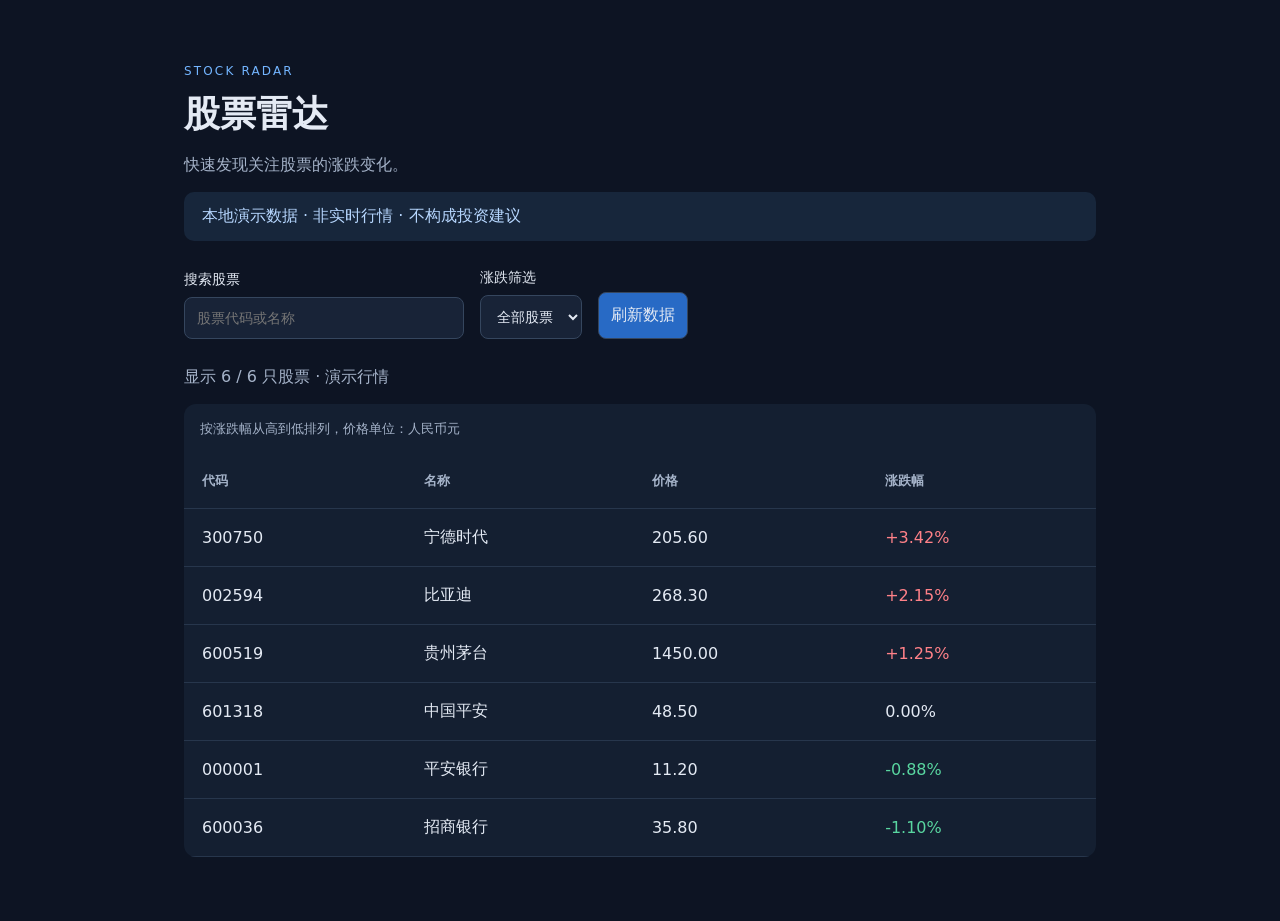
==== static/index.html @ 32c0e757 "Create static stock radar with GitHub Pages deployment" ====
<!doctype html>
<html lang="zh-CN"><head><meta charset="UTF-8"><meta name="viewport" content="width=device-width, initial-scale=1"><title>股票雷达</title><link rel="stylesheet" href="./style.css"><script src="./app.js" defer></script></head>
<body><main><header><p class="eyebrow">STOCK RADAR</p><h1>股票雷达</h1><p>快速发现关注股票的涨跌变化。</p></header>
<p class="notice">本地演示数据 · 非实时行情 · 不构成投资建议</p>
<section class="controls" aria-label="行情筛选"><label>搜索股票<input id="search" type="search" placeholder="股票代码或名称"></label><label>涨跌筛选<select id="direction"><option value="all">全部股票</option><option value="up">上涨</option><option value="down">下跌</option></select></label><button id="refresh" type="button">刷新数据</button></section>
<p id="status" role="status" aria-live="polite">正在加载…</p><div class="table-wrap"><table><caption>按涨跌幅从高到低排列，价格单位：人民币元</caption><thead><tr><th scope="col">代码</th><th scope="col">名称</th><th scope="col">价格</th><th scope="col">涨跌幅</th></tr></thead><tbody id="stocks"></tbody></table></div></main></body></html>
---- static/style.css ----
:root {font-family:system-ui,sans-serif;color:#e4eaf4;background:#0d1423}
* {box-sizing:border-box} body {margin:0} main {max-width:960px;margin:64px auto;padding:0 24px}
.eyebrow {color:#73b5ff;letter-spacing:.18em;font-size:12px} h1 {font-size:36px;margin:12px 0}
header p,#status,caption {color:#a5b3c9} .notice {padding:14px 18px;background:#17263b;border-radius:10px;color:#b7d7ff}
.controls {display:flex;gap:16px;align-items:end;margin:28px 0;flex-wrap:wrap} label {display:grid;gap:8px;font-size:14px}
input,select,button {font:inherit;padding:12px;border:1px solid #35465e;border-radius:8px;background:#182337;color:#e4eaf4}
input {width:280px;max-width:100%} button {background:#286ac5;cursor:pointer} button:disabled {opacity:.6;cursor:wait}
:focus-visible {outline:2px solid #73b5ff;outline-offset:3px} .table-wrap {overflow-x:auto;background:#141f31;border-radius:12px}
table {width:100%;border-collapse:collapse;white-space:nowrap} caption {text-align:left;padding:16px;font-size:13px}
th,td {text-align:left;padding:18px;border-bottom:1px solid #27364c} th {color:#a5b3c9;font-size:13px} td {font-variant-numeric:tabular-nums}
.up {color:#ff8188} .down {color:#59d6a0} @media(max-width:600px){main{margin:28px auto;padding:0 16px}th,td{padding:14px}}
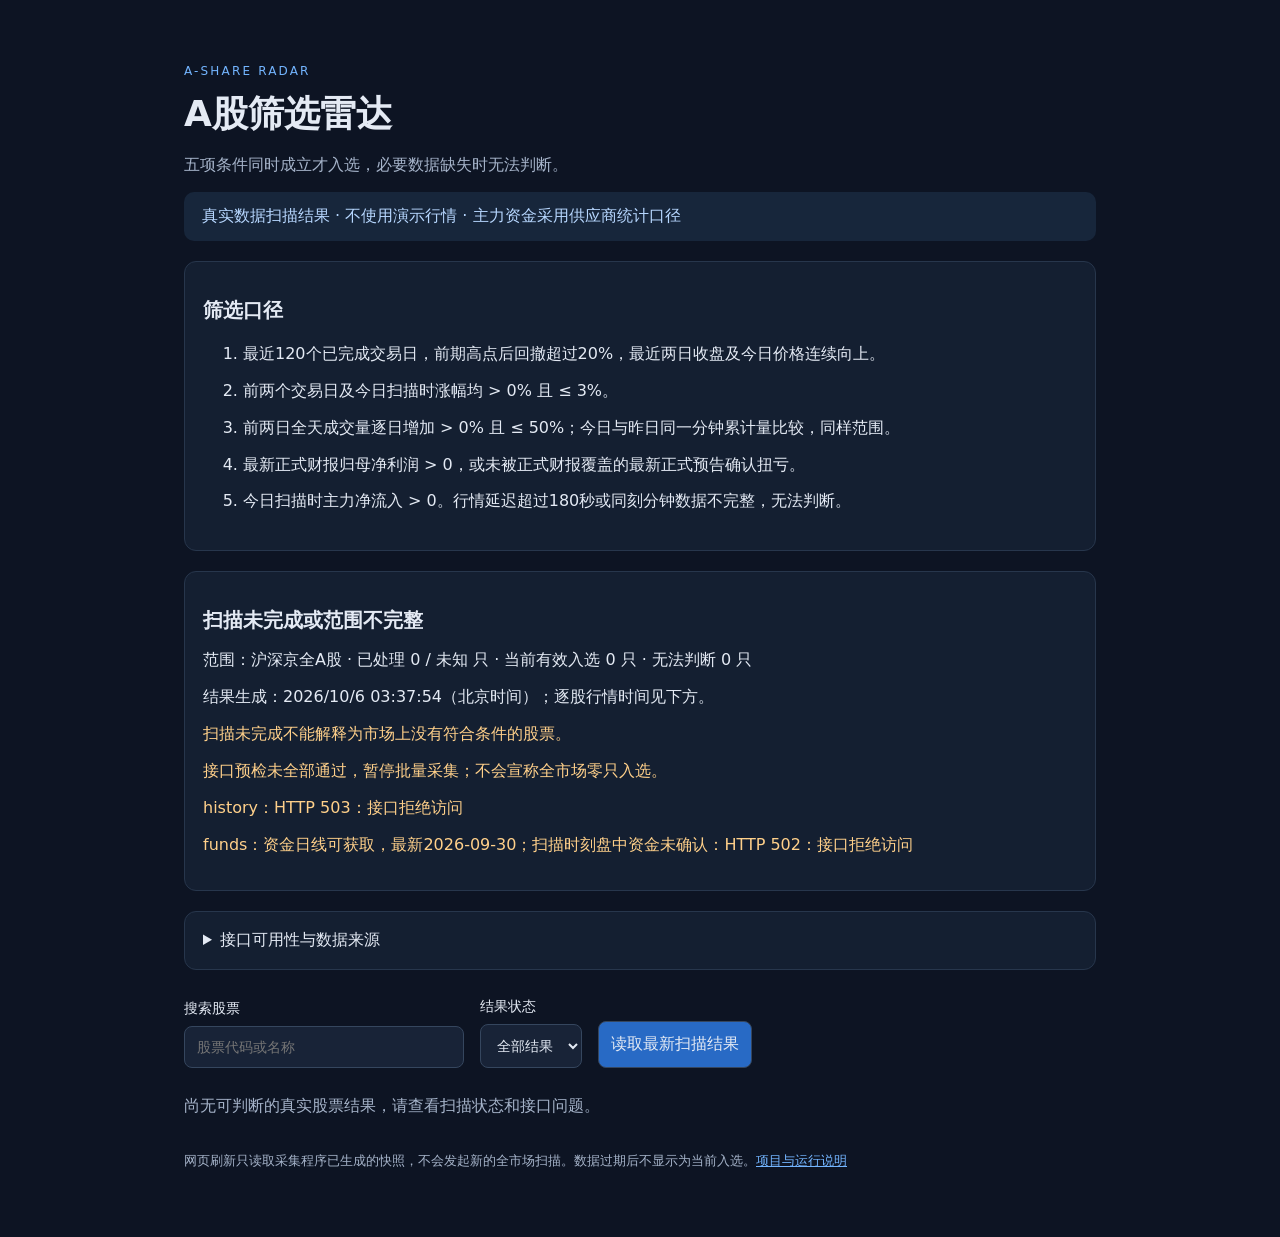
==== commit 59c076df: "Upgrade radar to strict real A-share screening with data diagnostics" ====
--- a/static/index.html
+++ b/static/index.html
@@ -1,6 +1,13 @@
 <!doctype html>
-<html lang="zh-CN"><head><meta charset="UTF-8"><meta name="viewport" content="width=device-width, initial-scale=1"><title>股票雷达</title><link rel="stylesheet" href="./style.css"><script src="./app.js" defer></script></head>
-<body><main><header><p class="eyebrow">STOCK RADAR</p><h1>股票雷达</h1><p>快速发现关注股票的涨跌变化。</p></header>
-<p class="notice">本地演示数据 · 非实时行情 · 不构成投资建议</p>
-<section class="controls" aria-label="行情筛选"><label>搜索股票<input id="search" type="search" placeholder="股票代码或名称"></label><label>涨跌筛选<select id="direction"><option value="all">全部股票</option><option value="up">上涨</option><option value="down">下跌</option></select></label><button id="refresh" type="button">刷新数据</button></section>
-<p id="status" role="status" aria-live="polite">正在加载…</p><div class="table-wrap"><table><caption>按涨跌幅从高到低排列，价格单位：人民币元</caption><thead><tr><th scope="col">代码</th><th scope="col">名称</th><th scope="col">价格</th><th scope="col">涨跌幅</th></tr></thead><tbody id="stocks"></tbody></table></div></main></body></html>
+<html lang="zh-CN"><head><meta charset="UTF-8"><meta name="viewport" content="width=device-width, initial-scale=1"><title>A股筛选雷达</title><link rel="stylesheet" href="./style.css"><script src="./app.js" defer></script></head>
+<body><main>
+<header><p class="eyebrow">A-SHARE RADAR</p><h1>A股筛选雷达</h1><p>五项条件同时成立才入选，必要数据缺失时无法判断。</p></header>
+<p class="notice">真实数据扫描结果 · 不使用演示行情 · 主力资金采用供应商统计口径</p>
+<section class="rules"><h2>筛选口径</h2><ol><li>最近120个已完成交易日，前期高点后回撤超过20%，最近两日收盘及今日价格连续向上。</li><li>前两个交易日及今日扫描时涨幅均 &gt; 0% 且 ≤ 3%。</li><li>前两日全天成交量逐日增加 &gt; 0% 且 ≤ 50%；今日与昨日同一分钟累计量比较，同样范围。</li><li>最新正式财报归母净利润 &gt; 0，或未被正式财报覆盖的最新正式预告确认扭亏。</li><li>今日扫描时主力净流入 &gt; 0。行情延迟超过180秒或同刻分钟数据不完整，无法判断。</li></ol></section>
+<section id="summary" aria-label="扫描状态"></section>
+<details><summary>接口可用性与数据来源</summary><p>可用性检测仅代表检测时刻的样本请求；每只股票仍逐项检查完整性。</p><p id="probe-time"></p><ul id="capabilities"></ul></details>
+<section class="controls" aria-label="结果筛选"><label>搜索股票<input id="search" type="search" placeholder="股票代码或名称"></label><label>结果状态<select id="direction"><option value="all">全部结果</option><option value="selected">入选</option><option value="unknown">无法判断</option><option value="rejected">不满足</option></select></label><button id="refresh" type="button">读取最新扫描结果</button></section>
+<p id="status" role="status" aria-live="polite">正在加载…</p>
+<section id="stocks" aria-label="股票筛选详情"></section>
+<footer>网页刷新只读取采集程序已生成的快照，不会发起新的全市场扫描。数据过期后不显示为当前入选。<a href="https://github.com/luxiuping297-afk/zhouxiaoyi">项目与运行说明</a></footer>
+</main></body></html>
--- a/static/style.css
+++ b/static/style.css
@@ -9,3 +9,7 @@
 table {width:100%;border-collapse:collapse;white-space:nowrap} caption {text-align:left;padding:16px;font-size:13px}
 th,td {text-align:left;padding:18px;border-bottom:1px solid #27364c} th {color:#a5b3c9;font-size:13px} td {font-variant-numeric:tabular-nums}
 .up {color:#ff8188} .down {color:#59d6a0} @media(max-width:600px){main{margin:28px auto;padding:0 16px}th,td{padding:14px}}
+
+h2 {font-size:20px} .rules, #summary, .stock-card, details {background:#141f31;border:1px solid #27364c;border-radius:12px;padding:18px;margin:20px 0}
+li {line-height:1.8;margin:8px 0;overflow-wrap:anywhere} .warning,.unknown {color:#ffd08a} .pass,.selected {color:#59d6a0} .fail,.rejected {color:#ff8188}
+a {color:#73b5ff} footer {color:#a5b3c9;font-size:13px;line-height:1.8;margin:32px 0} .stock-card p {line-height:1.7;overflow-wrap:anywhere} details p {font-size:13px} summary {cursor:pointer}
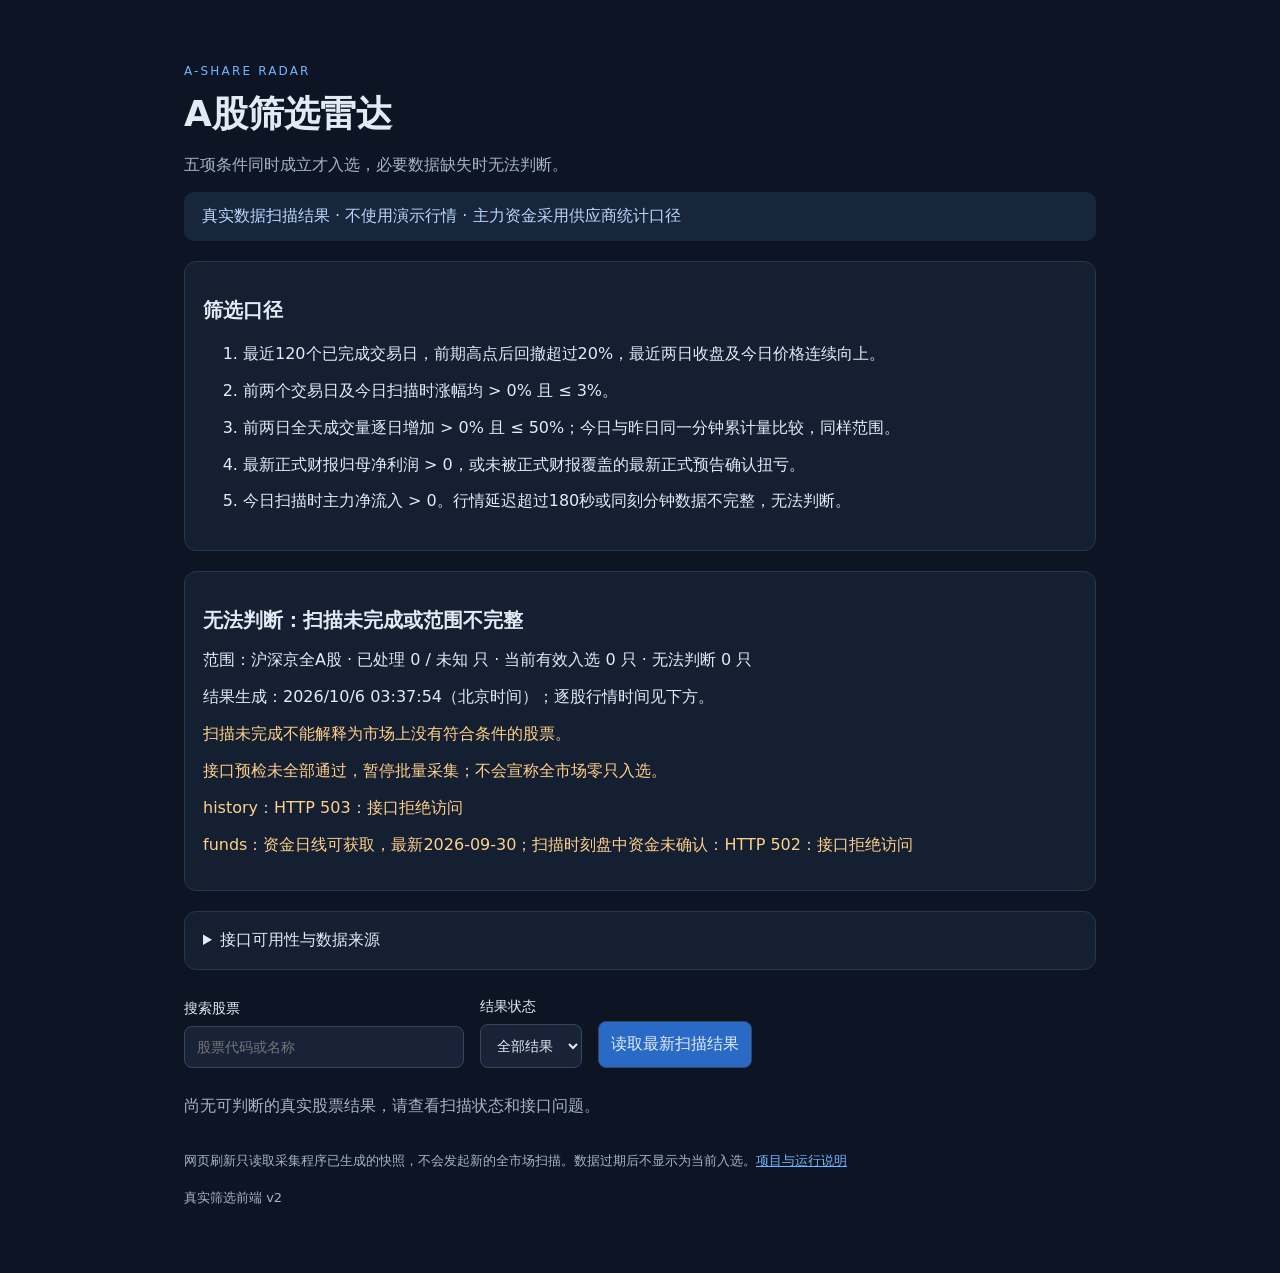
==== commit 265ede69: "Fix Pages publication and verify real screening frontend" ====
--- a/static/index.html
+++ b/static/index.html
@@ -4,10 +4,10 @@
 <header><p class="eyebrow">A-SHARE RADAR</p><h1>A股筛选雷达</h1><p>五项条件同时成立才入选，必要数据缺失时无法判断。</p></header>
 <p class="notice">真实数据扫描结果 · 不使用演示行情 · 主力资金采用供应商统计口径</p>
 <section class="rules"><h2>筛选口径</h2><ol><li>最近120个已完成交易日，前期高点后回撤超过20%，最近两日收盘及今日价格连续向上。</li><li>前两个交易日及今日扫描时涨幅均 &gt; 0% 且 ≤ 3%。</li><li>前两日全天成交量逐日增加 &gt; 0% 且 ≤ 50%；今日与昨日同一分钟累计量比较，同样范围。</li><li>最新正式财报归母净利润 &gt; 0，或未被正式财报覆盖的最新正式预告确认扭亏。</li><li>今日扫描时主力净流入 &gt; 0。行情延迟超过180秒或同刻分钟数据不完整，无法判断。</li></ol></section>
-<section id="summary" aria-label="扫描状态"></section>
+<section id="summary" aria-label="扫描状态"><h2>无法判断：正在读取真实数据诊断</h2><p>接口或数据不可用时不会显示演示股票作为筛选结果。</p></section>
 <details><summary>接口可用性与数据来源</summary><p>可用性检测仅代表检测时刻的样本请求；每只股票仍逐项检查完整性。</p><p id="probe-time"></p><ul id="capabilities"></ul></details>
 <section class="controls" aria-label="结果筛选"><label>搜索股票<input id="search" type="search" placeholder="股票代码或名称"></label><label>结果状态<select id="direction"><option value="all">全部结果</option><option value="selected">入选</option><option value="unknown">无法判断</option><option value="rejected">不满足</option></select></label><button id="refresh" type="button">读取最新扫描结果</button></section>
 <p id="status" role="status" aria-live="polite">正在加载…</p>
 <section id="stocks" aria-label="股票筛选详情"></section>
-<footer>网页刷新只读取采集程序已生成的快照，不会发起新的全市场扫描。数据过期后不显示为当前入选。<a href="https://github.com/luxiuping297-afk/zhouxiaoyi">项目与运行说明</a></footer>
+<footer>网页刷新只读取采集程序已生成的快照，不会发起新的全市场扫描。数据过期后不显示为当前入选。<a href="https://github.com/luxiuping297-afk/zhouxiaoyi">项目与运行说明</a><p id="build-version">真实筛选前端 v2</p></footer>
 </main></body></html>
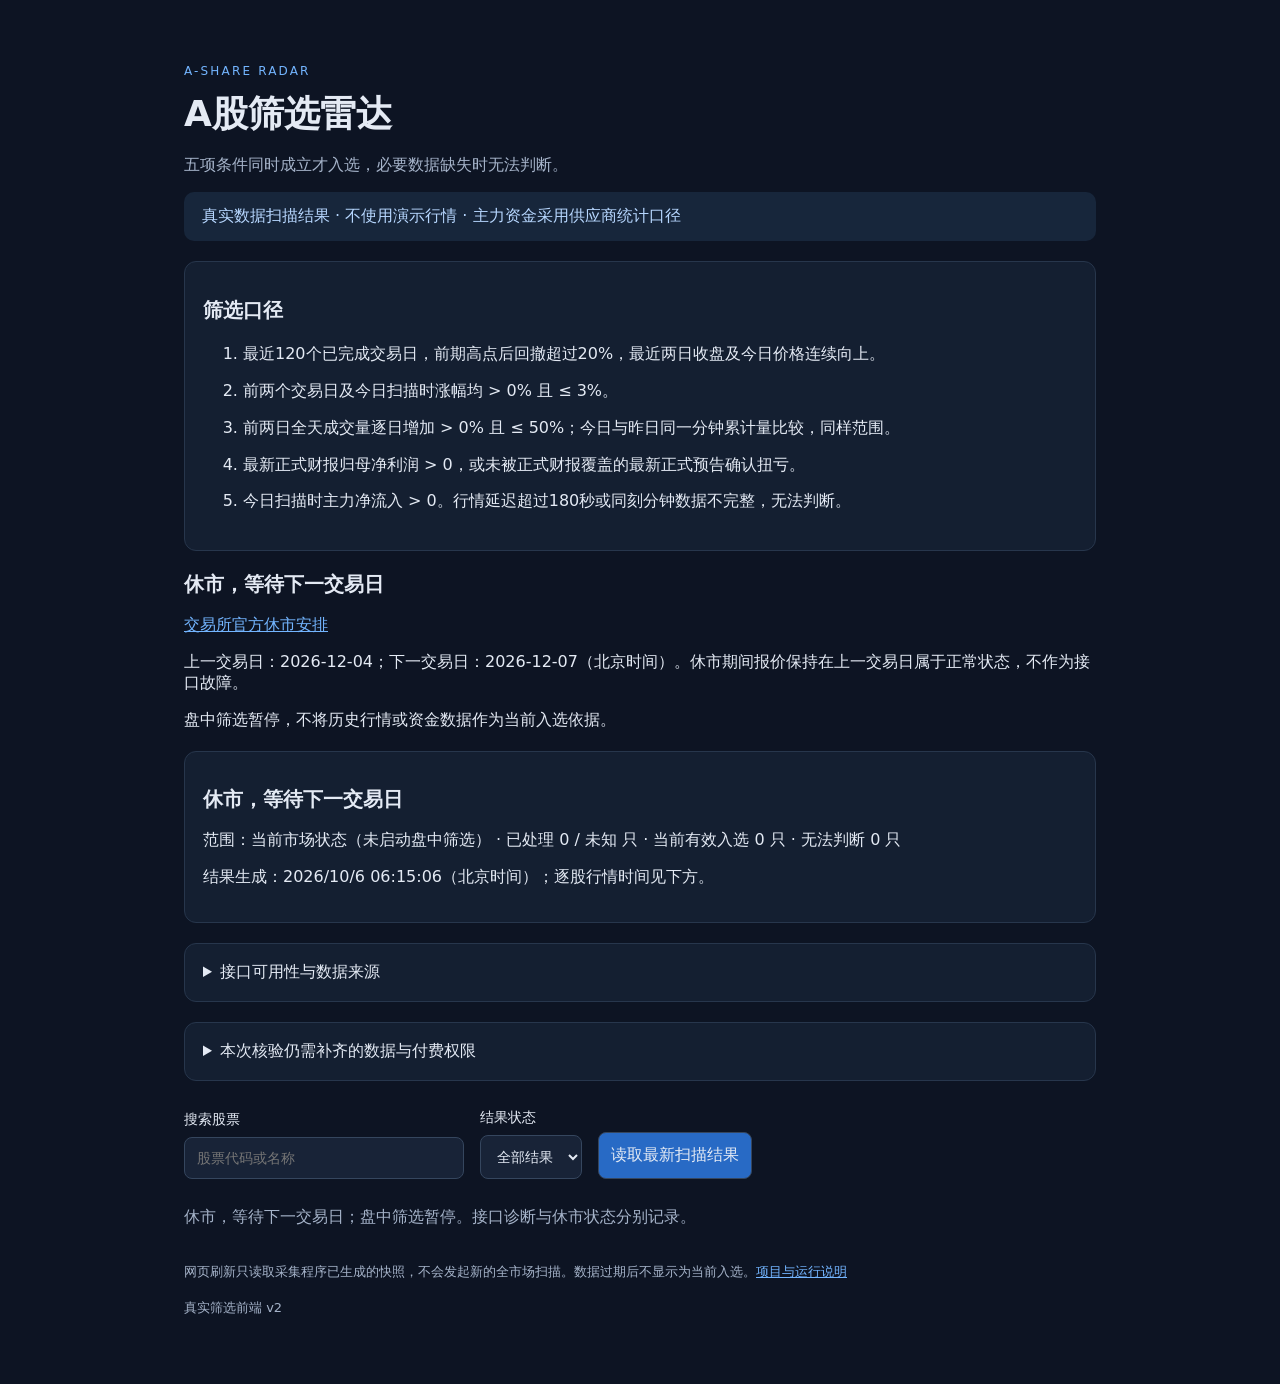
==== commit caf5c807: "Recognize verified A-share holidays and document data permissions" ====
--- a/static/index.html
+++ b/static/index.html
@@ -4,8 +4,10 @@
 <header><p class="eyebrow">A-SHARE RADAR</p><h1>A股筛选雷达</h1><p>五项条件同时成立才入选，必要数据缺失时无法判断。</p></header>
 <p class="notice">真实数据扫描结果 · 不使用演示行情 · 主力资金采用供应商统计口径</p>
 <section class="rules"><h2>筛选口径</h2><ol><li>最近120个已完成交易日，前期高点后回撤超过20%，最近两日收盘及今日价格连续向上。</li><li>前两个交易日及今日扫描时涨幅均 &gt; 0% 且 ≤ 3%。</li><li>前两日全天成交量逐日增加 &gt; 0% 且 ≤ 50%；今日与昨日同一分钟累计量比较，同样范围。</li><li>最新正式财报归母净利润 &gt; 0，或未被正式财报覆盖的最新正式预告确认扭亏。</li><li>今日扫描时主力净流入 &gt; 0。行情延迟超过180秒或同刻分钟数据不完整，无法判断。</li></ol></section>
+<section id="market-state" aria-label="市场交易状态"><h2>正在核对交易所日历…</h2></section>
 <section id="summary" aria-label="扫描状态"><h2>无法判断：正在读取真实数据诊断</h2><p>接口或数据不可用时不会显示演示股票作为筛选结果。</p></section>
-<details><summary>接口可用性与数据来源</summary><p>可用性检测仅代表检测时刻的样本请求；每只股票仍逐项检查完整性。</p><p id="probe-time"></p><ul id="capabilities"></ul></details>
+<details><summary>接口可用性与数据来源</summary><p>接口检测与休市状态分别记录。休市期间报价停留在上一交易日正常；实际HTTP错误仍保留为连接诊断。可用性检测仅代表检测时刻的样本请求。</p><p id="probe-time"></p><ul id="capabilities"></ul></details>
+<details><summary>本次核验仍需补齐的数据与付费权限</summary><p>腾讯日线已验证日期、前复权高低价和日成交量，但没有已验证的历史涨幅/除权昨收字段，不能补齐前两个交易日涨幅。东方财富日线和分钟接口仍有503，盘中资金仍有502；财报及正式预告已可获取。休市不要求当日实时数据；复市后仍须验证当日与前一日同一分钟的完整成交量和有时间戳的主力净流入。</p><p><a href="./history-validation.json">三只真实股票的最新字段核验记录</a> · <a href="https://github.com/luxiuping297-afk/zhouxiaoyi/blob/main/docs/paid-data-options.md">已核实费用、权限和未覆盖条件</a></p><p>Tushare基础日线有历史涨幅字段，达到120积分可获取，需要注册账户与Token；本项目尚未配置。无需在聊天或公开仓库提供密钥。尚无经核实能覆盖全部五项的完整付费方案，暂不购买。</p></details>
 <section class="controls" aria-label="结果筛选"><label>搜索股票<input id="search" type="search" placeholder="股票代码或名称"></label><label>结果状态<select id="direction"><option value="all">全部结果</option><option value="selected">入选</option><option value="unknown">无法判断</option><option value="rejected">不满足</option></select></label><button id="refresh" type="button">读取最新扫描结果</button></section>
 <p id="status" role="status" aria-live="polite">正在加载…</p>
 <section id="stocks" aria-label="股票筛选详情"></section>
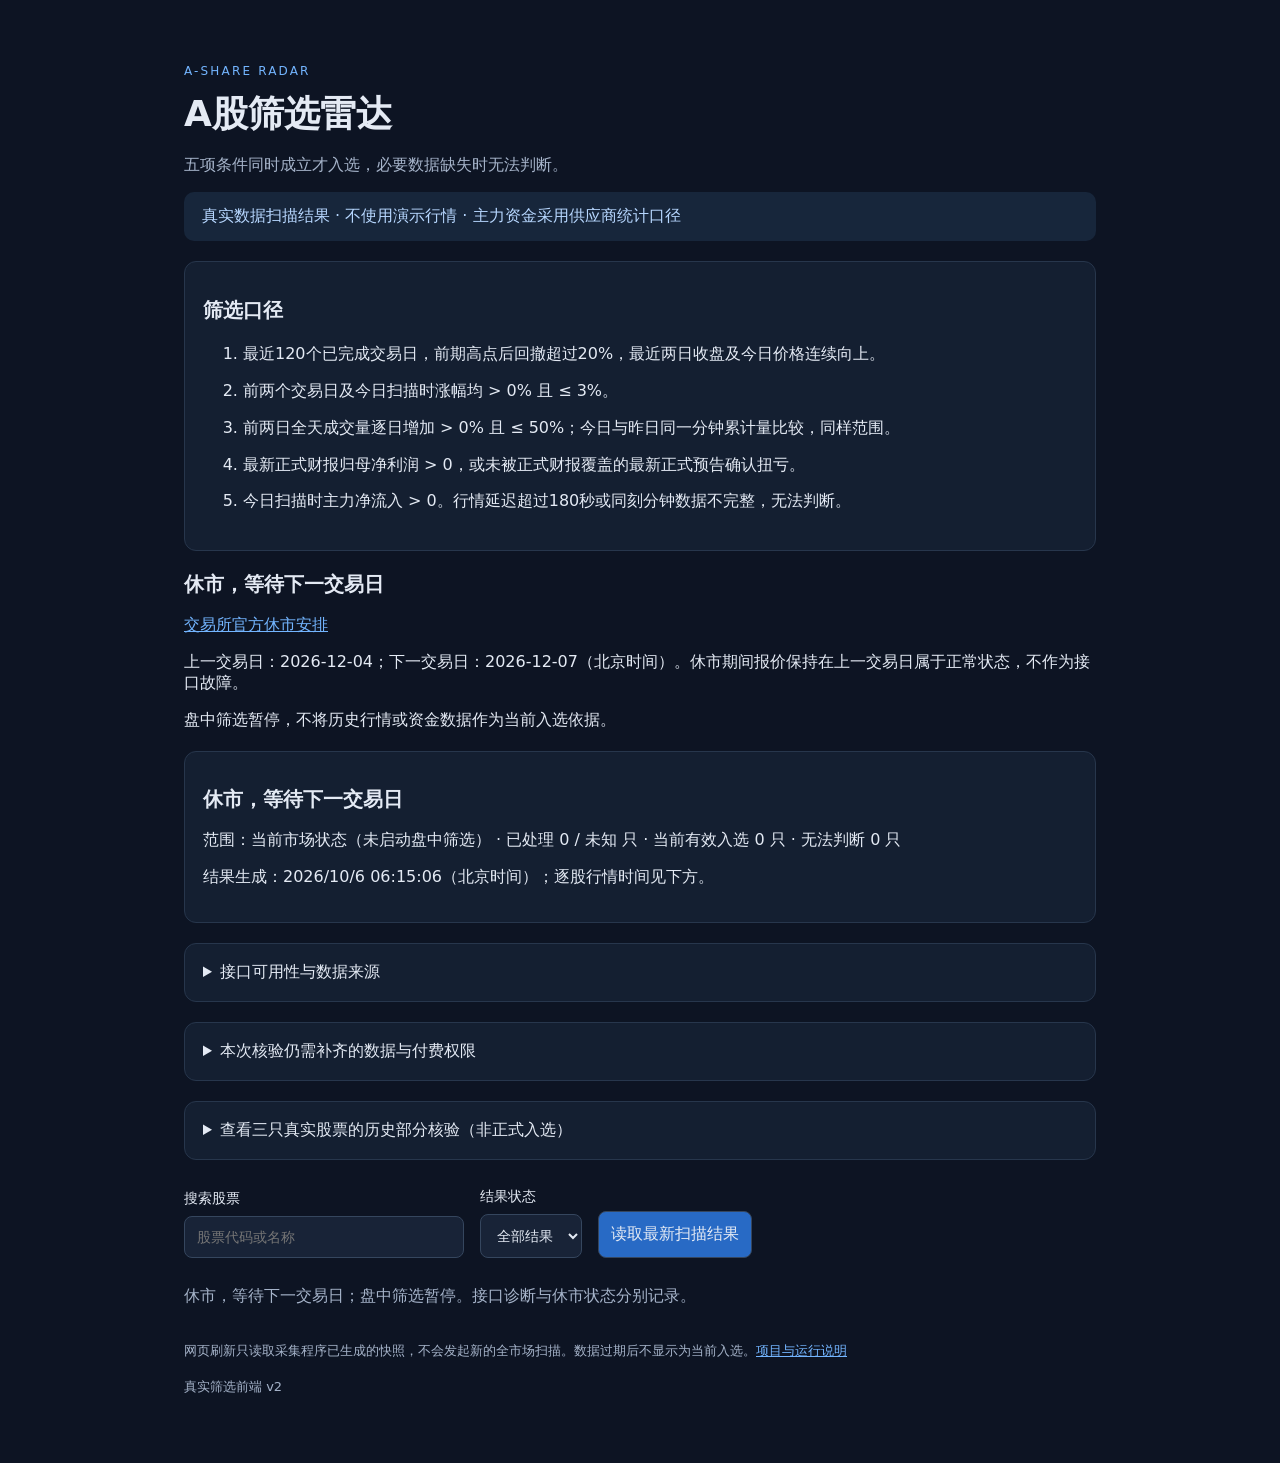
==== commit def5e620: "Verify conservative historical returns and show non-selected sample checks" ====
--- a/static/index.html
+++ b/static/index.html
@@ -7,7 +7,8 @@
 <section id="market-state" aria-label="市场交易状态"><h2>正在核对交易所日历…</h2></section>
 <section id="summary" aria-label="扫描状态"><h2>无法判断：正在读取真实数据诊断</h2><p>接口或数据不可用时不会显示演示股票作为筛选结果。</p></section>
 <details><summary>接口可用性与数据来源</summary><p>接口检测与休市状态分别记录。休市期间报价停留在上一交易日正常；实际HTTP错误仍保留为连接诊断。可用性检测仅代表检测时刻的样本请求。</p><p id="probe-time"></p><ul id="capabilities"></ul></details>
-<details><summary>本次核验仍需补齐的数据与付费权限</summary><p>腾讯日线已验证日期、前复权高低价和日成交量，但没有已验证的历史涨幅/除权昨收字段，不能补齐前两个交易日涨幅。东方财富日线和分钟接口仍有503，盘中资金仍有502；财报及正式预告已可获取。休市不要求当日实时数据；复市后仍须验证当日与前一日同一分钟的完整成交量和有时间戳的主力净流入。</p><p><a href="./history-validation.json">三只真实股票的最新字段核验记录</a> · <a href="https://github.com/luxiuping297-afk/zhouxiaoyi/blob/main/docs/paid-data-options.md">已核实费用、权限和未覆盖条件</a></p><p>Tushare基础日线有历史涨幅字段，达到120积分可获取，需要注册账户与Token；本项目尚未配置。无需在聊天或公开仓库提供密钥。尚无经核实能覆盖全部五项的完整付费方案，暂不购买。</p></details>
+<details><summary>本次核验仍需补齐的数据与付费权限</summary><p>腾讯日线已验证日期、前复权高低价和日成交量；相邻复权/原价OHLC一致且误差区间不跨0%或3%边界时，可计算前两日涨幅。除权相关差异日仍缺少除权昨收/官方涨幅，无法判断。东方财富日线和分钟接口仍有503，盘中资金仍有502；财报及正式预告已可获取。休市不要求当日实时数据；复市后仍须验证当日与前一日同一分钟的完整成交量和有时间戳的主力净流入。</p><p><a href="./history-validation.json">三只真实股票的最新字段核验记录</a> · <a href="https://github.com/luxiuping297-afk/zhouxiaoyi/blob/main/docs/paid-data-options.md">已核实费用、权限和未覆盖条件</a></p><p>Tushare基础日线有历史涨幅字段，达到120积分可获取，需要注册账户与Token；本项目尚未配置。无需在聊天或公开仓库提供密钥。尚无经核实能覆盖全部五项的完整付费方案，暂不购买。</p></details>
+<details><summary>查看三只真实股票的历史部分核验（非正式入选）</summary><section id="historical-checks"><p>正在读取历史核验记录…</p></section><p><a href="./historical-analysis.json">查看计算值、误差范围和源数据时间</a></p></details>
 <section class="controls" aria-label="结果筛选"><label>搜索股票<input id="search" type="search" placeholder="股票代码或名称"></label><label>结果状态<select id="direction"><option value="all">全部结果</option><option value="selected">入选</option><option value="unknown">无法判断</option><option value="rejected">不满足</option></select></label><button id="refresh" type="button">读取最新扫描结果</button></section>
 <p id="status" role="status" aria-live="polite">正在加载…</p>
 <section id="stocks" aria-label="股票筛选详情"></section>
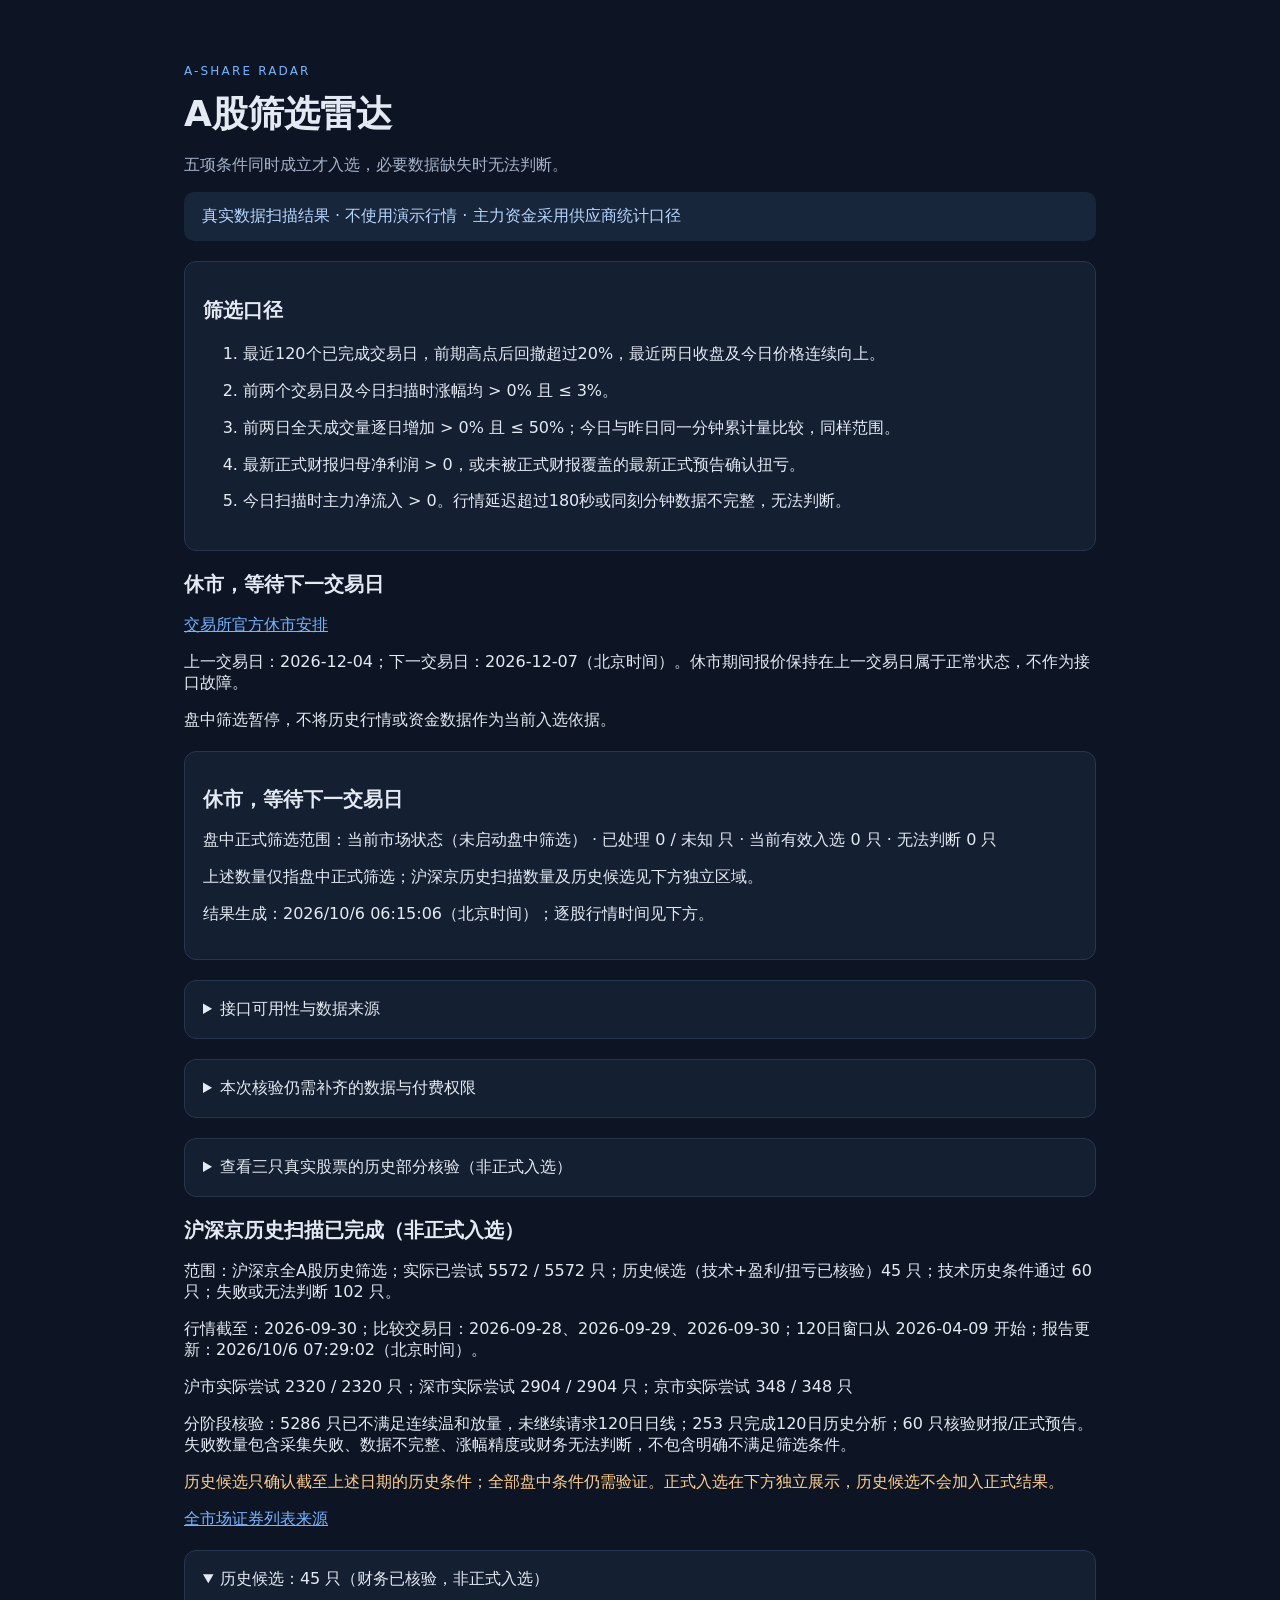
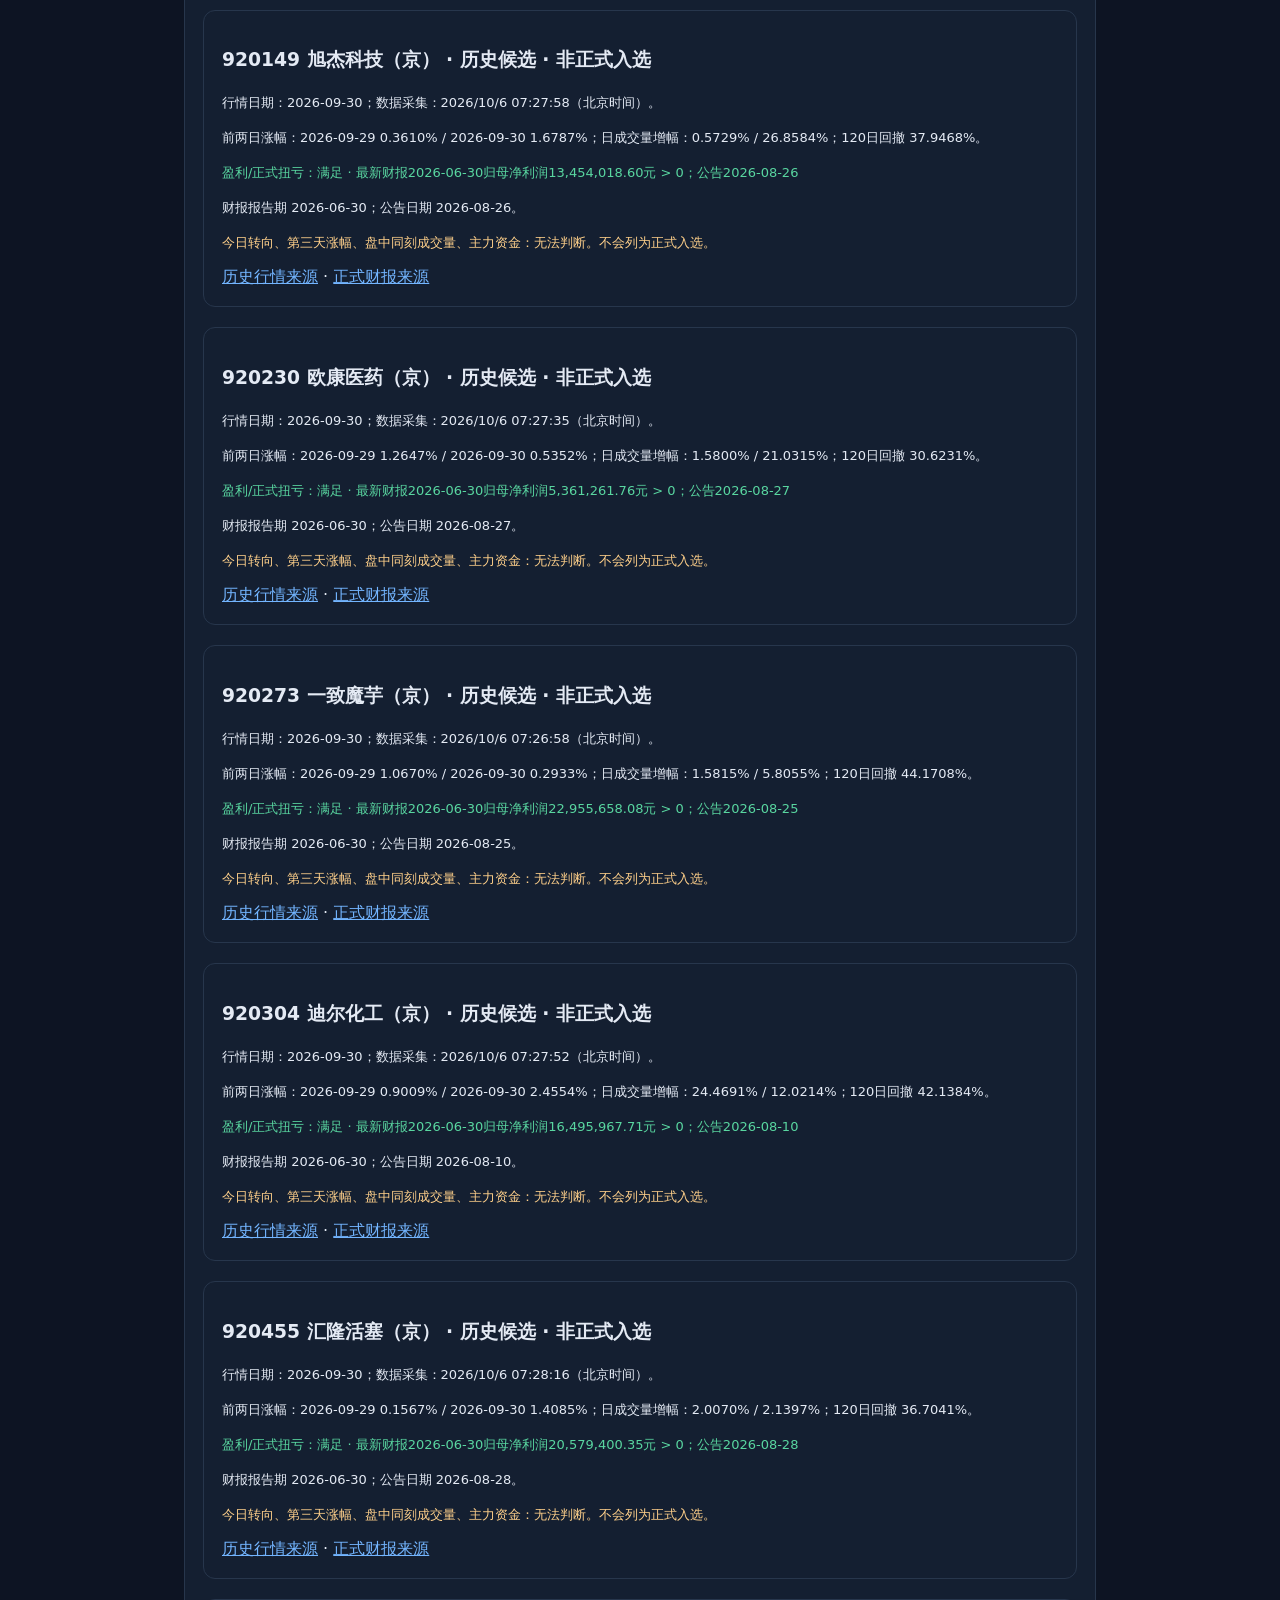
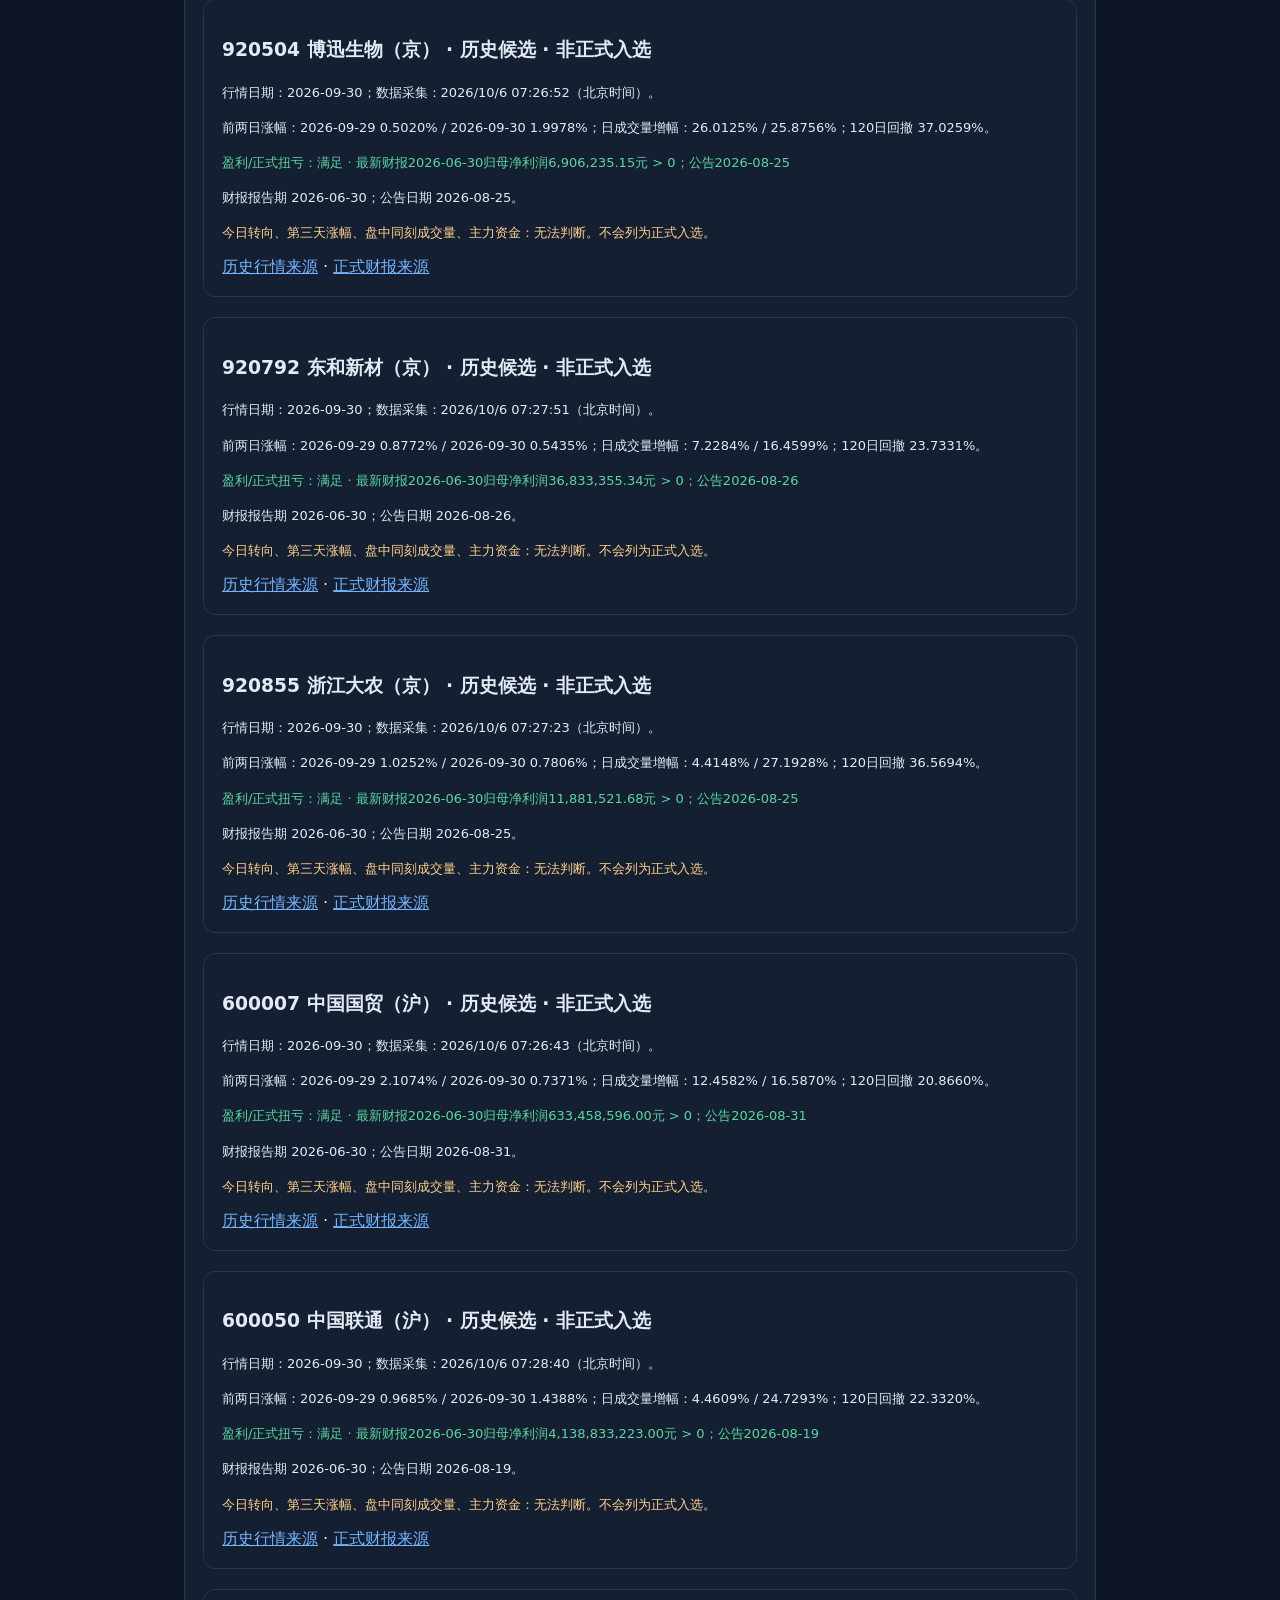
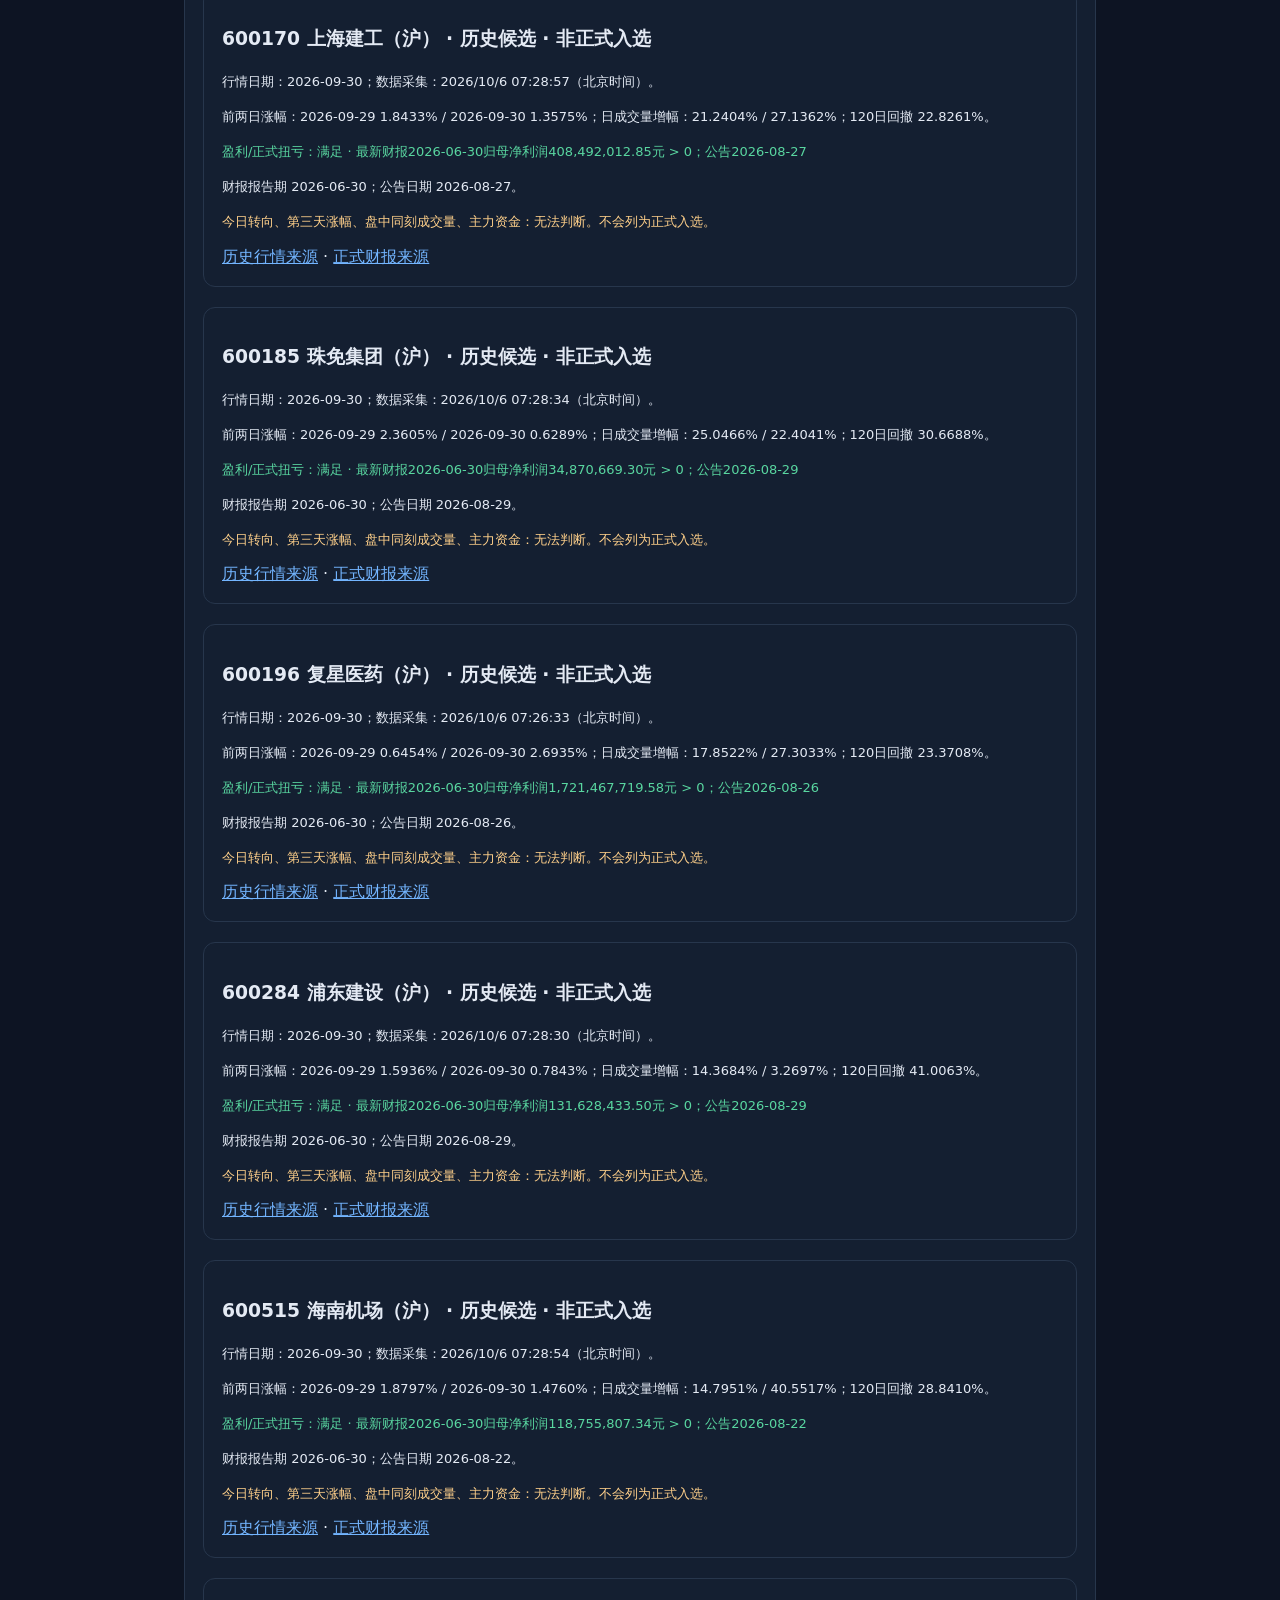
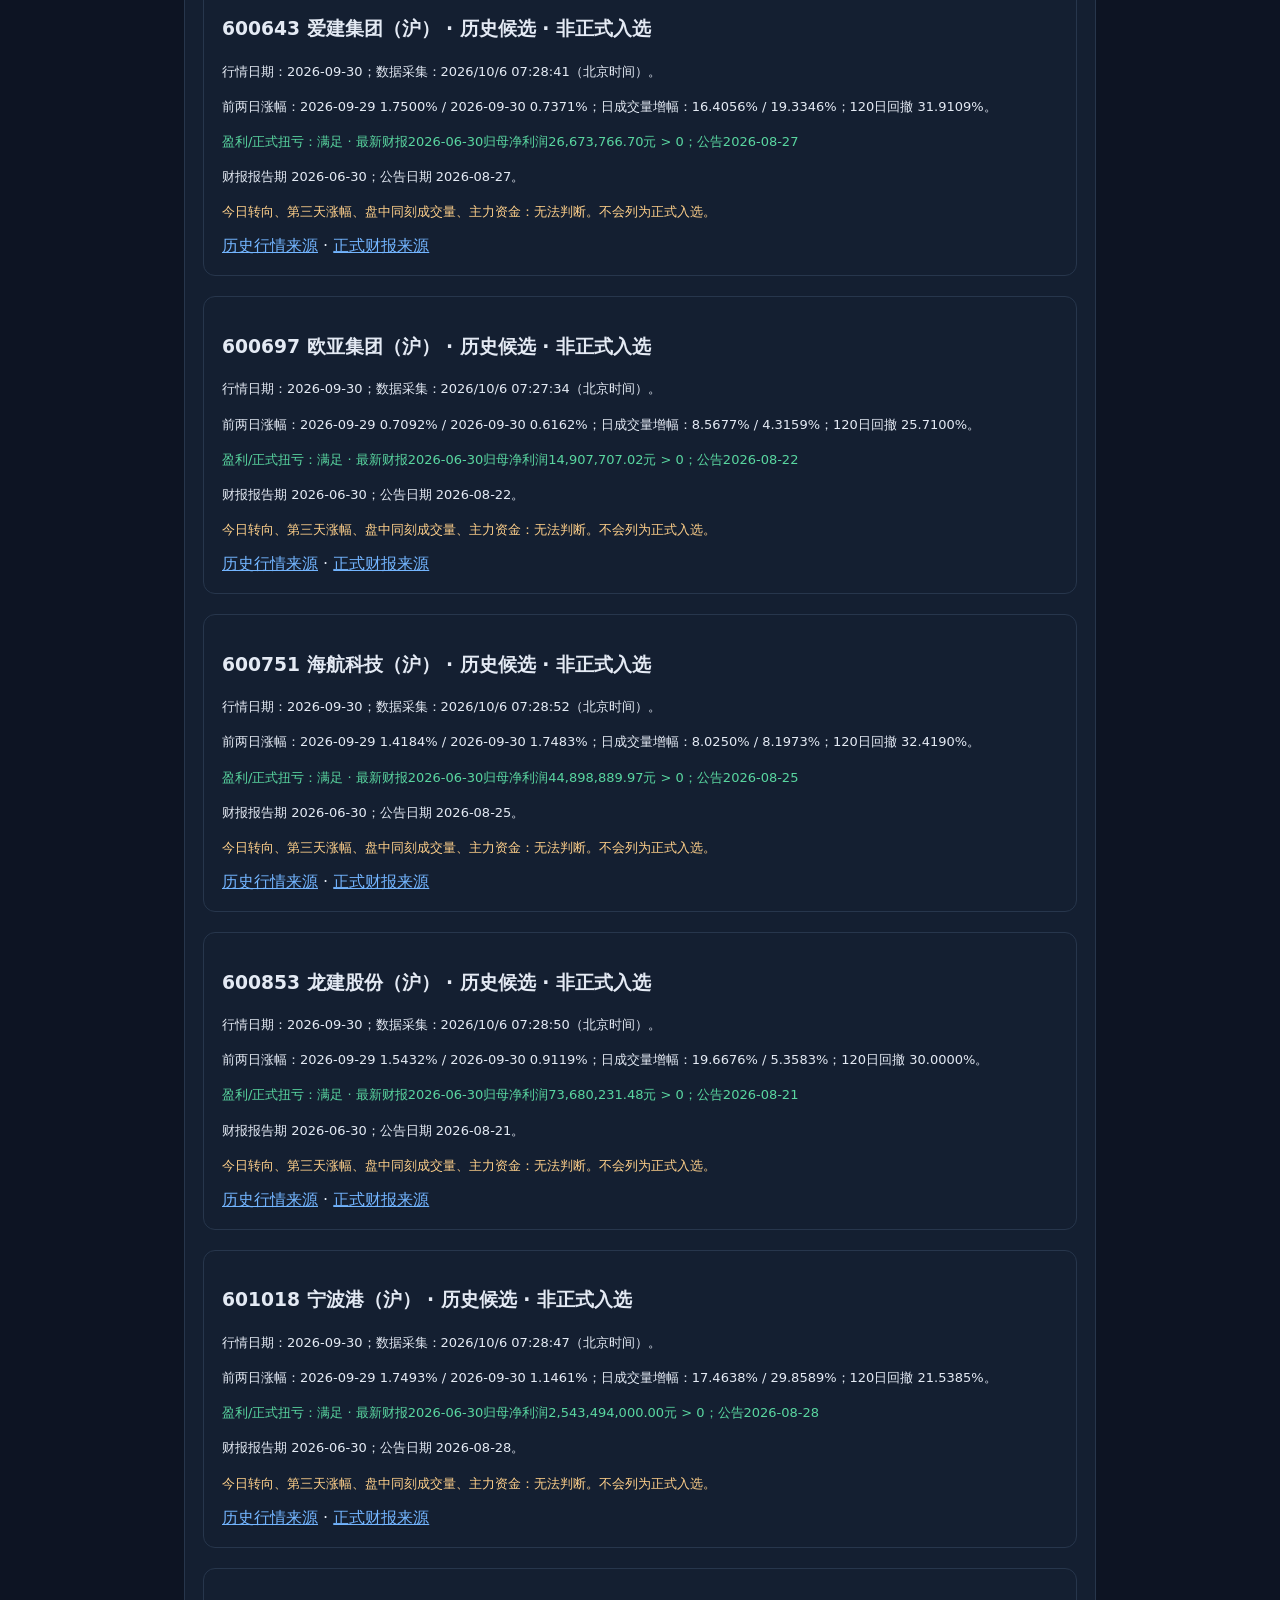
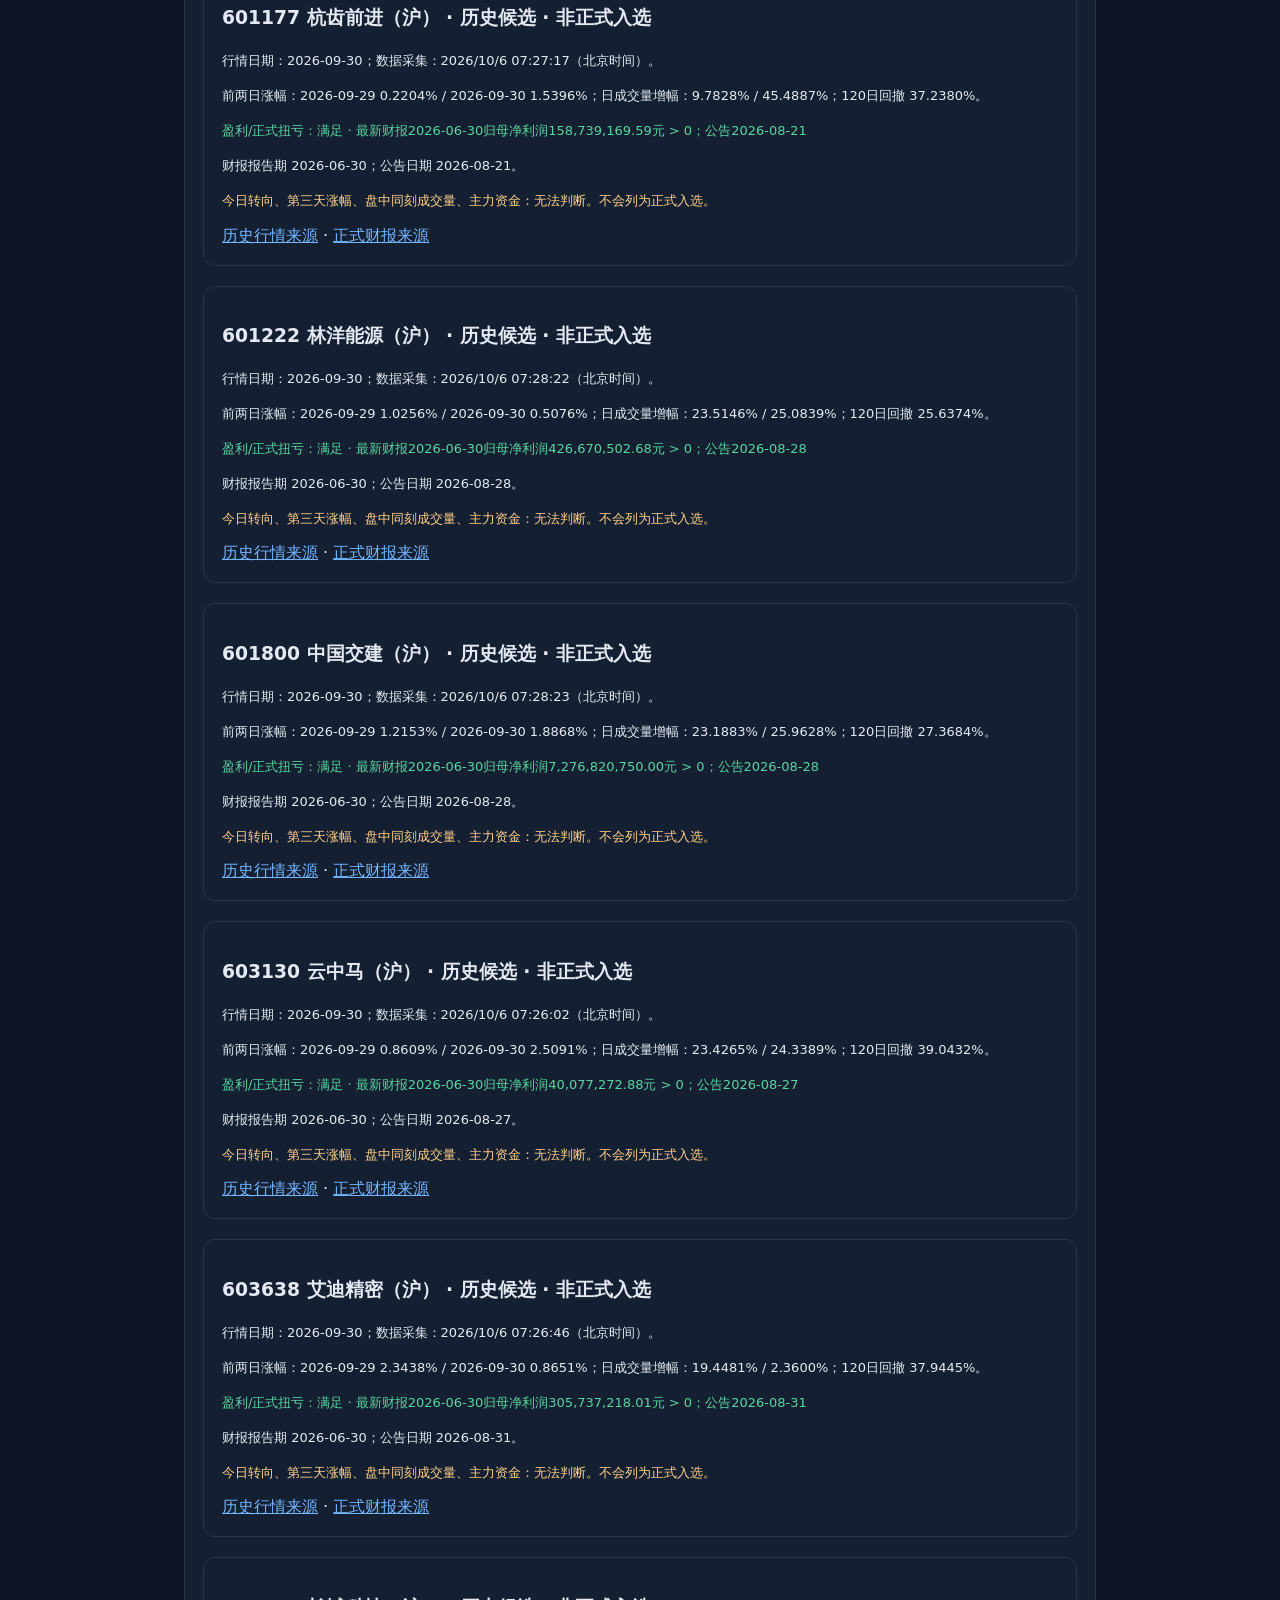
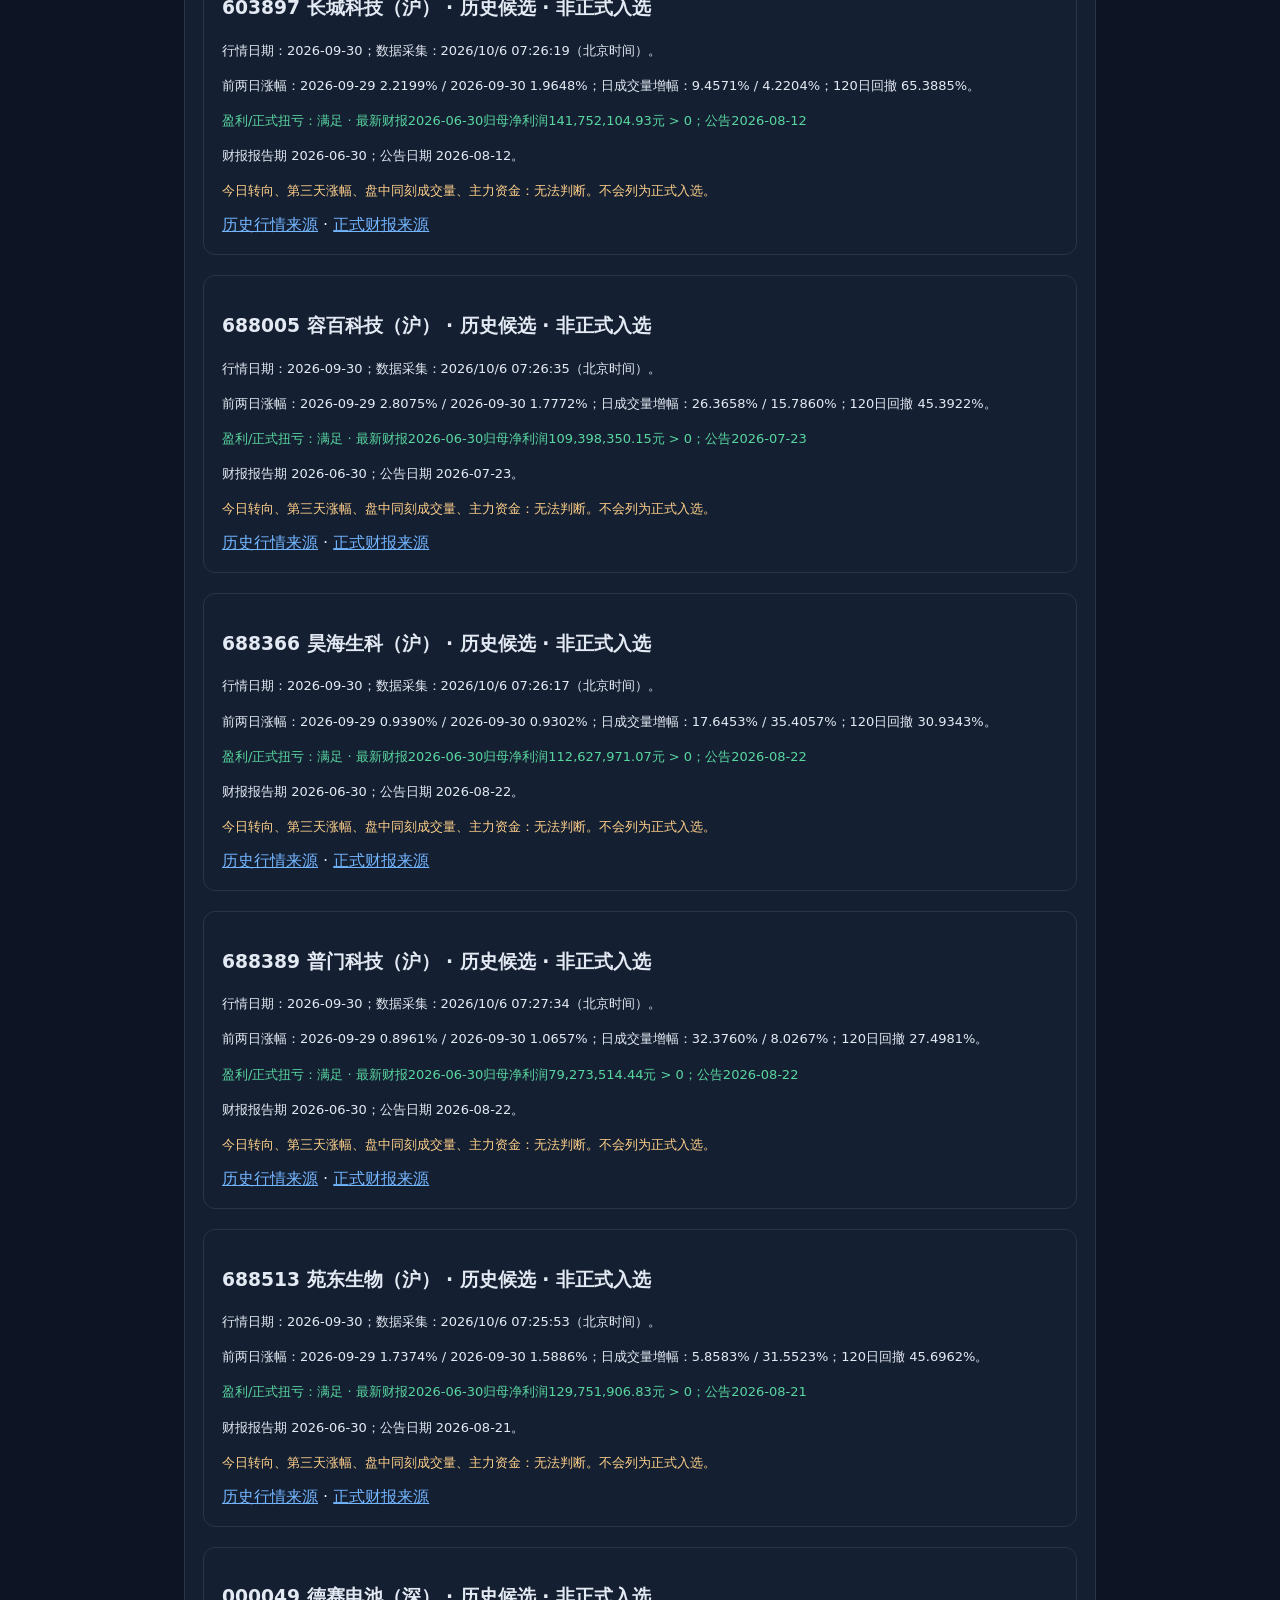
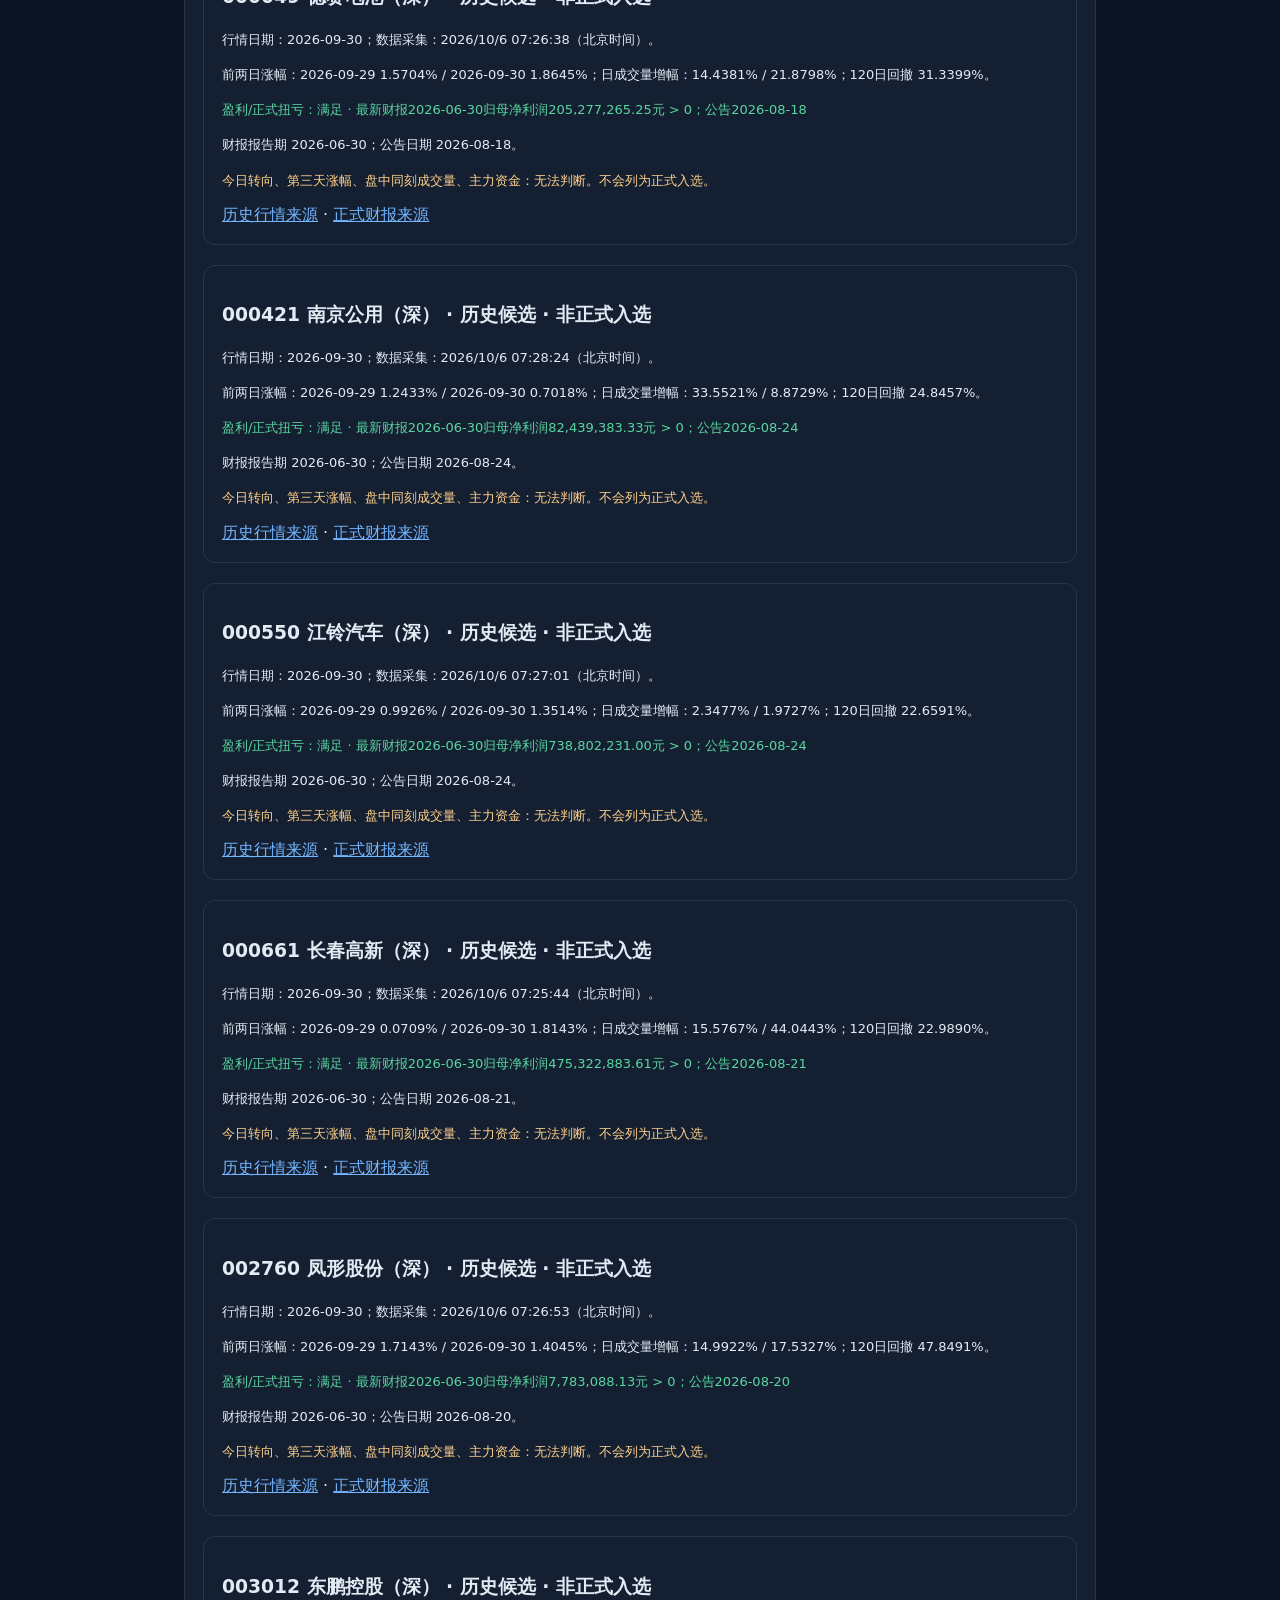
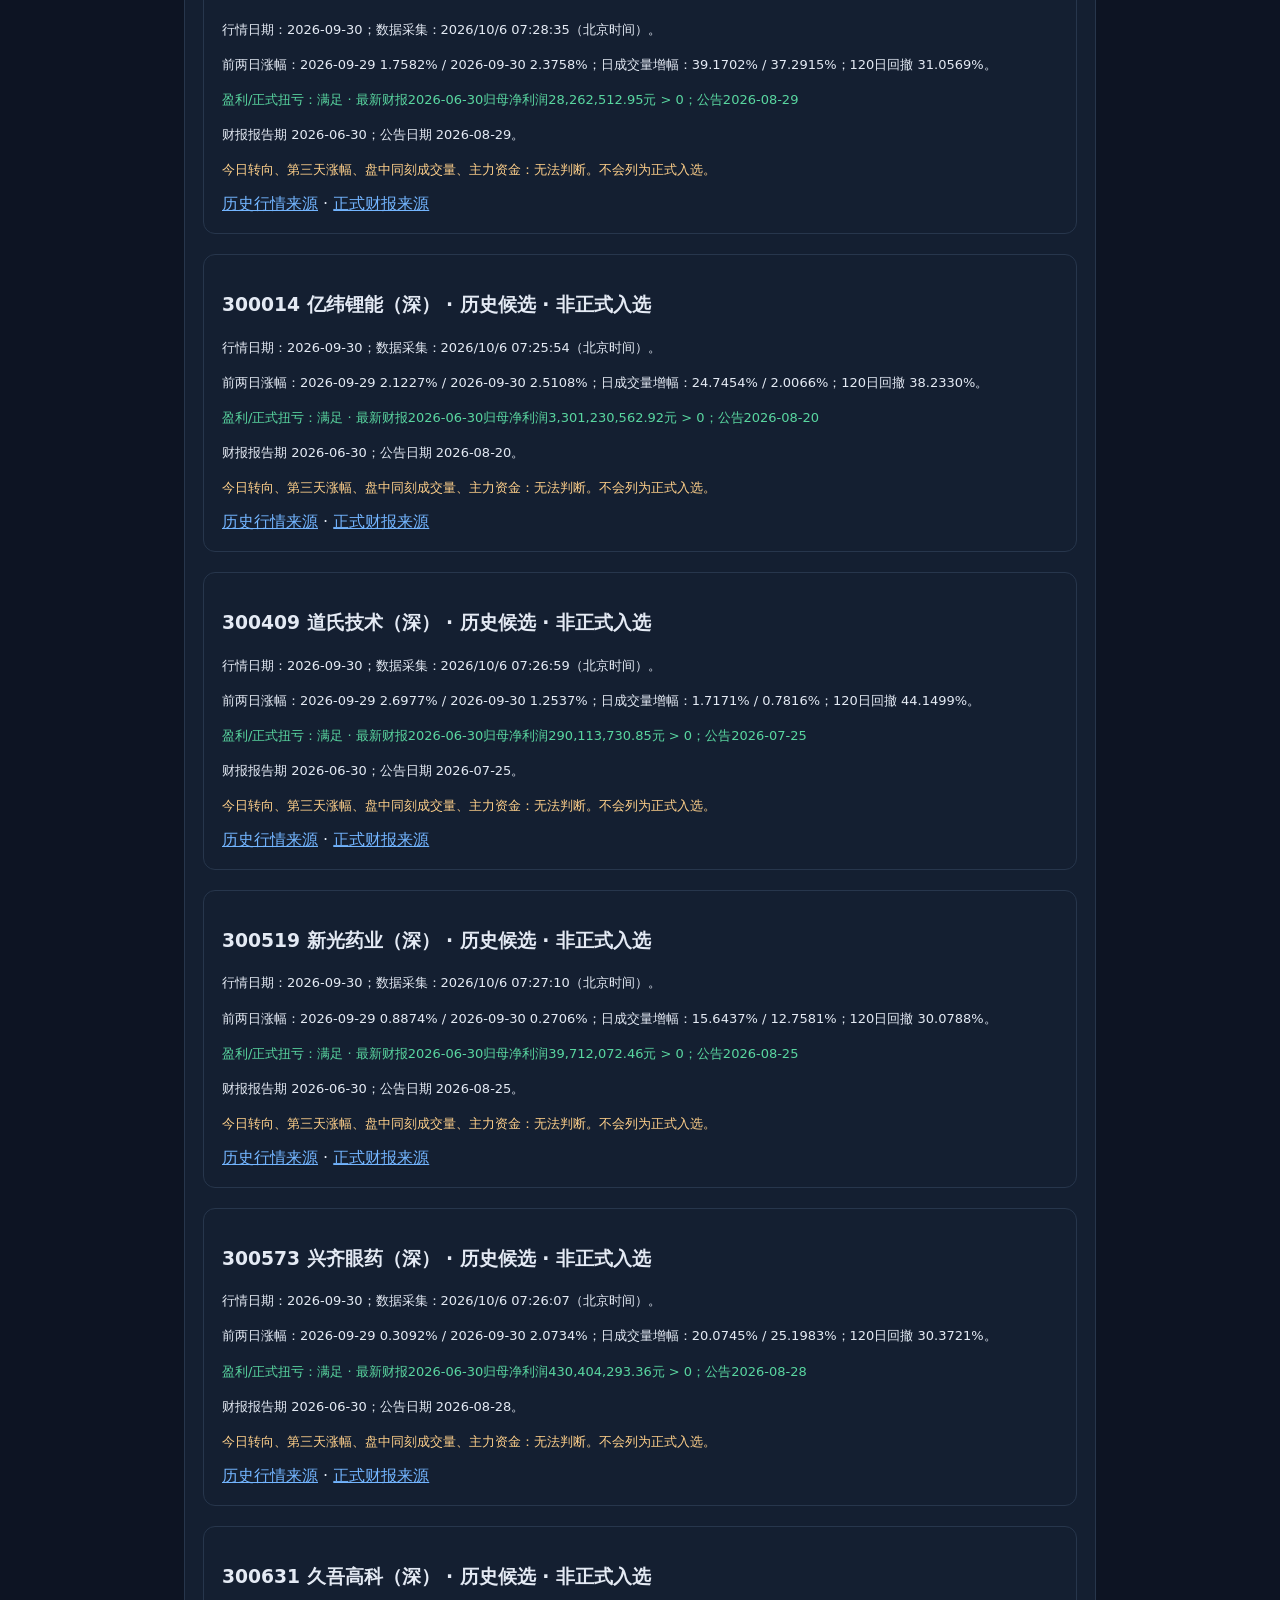
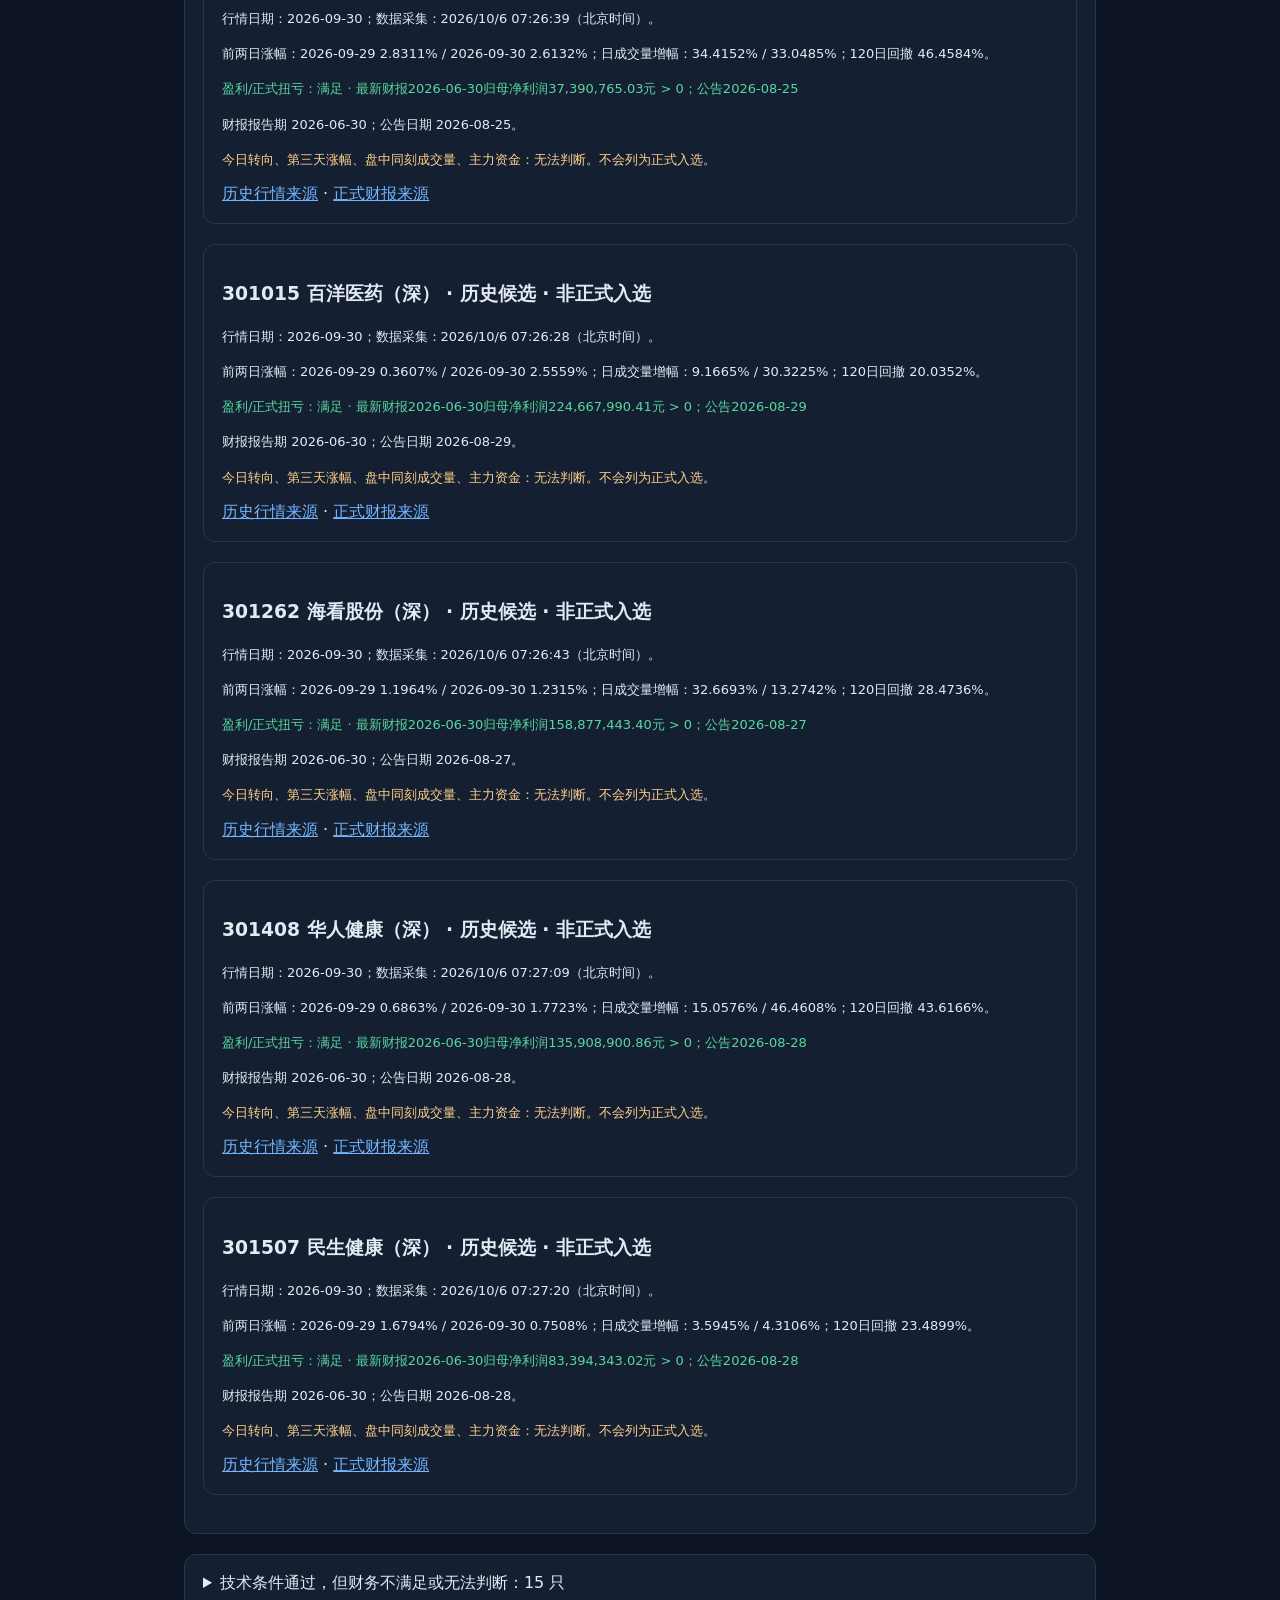
==== commit 5428246f: "Scan real SH SZ BJ historical candidates separately from live selections" ====
--- a/static/index.html
+++ b/static/index.html
@@ -9,6 +9,8 @@
 <details><summary>接口可用性与数据来源</summary><p>接口检测与休市状态分别记录。休市期间报价停留在上一交易日正常；实际HTTP错误仍保留为连接诊断。可用性检测仅代表检测时刻的样本请求。</p><p id="probe-time"></p><ul id="capabilities"></ul></details>
 <details><summary>本次核验仍需补齐的数据与付费权限</summary><p>腾讯日线已验证日期、前复权高低价和日成交量；相邻复权/原价OHLC一致且误差区间不跨0%或3%边界时，可计算前两日涨幅。除权相关差异日仍缺少除权昨收/官方涨幅，无法判断。东方财富日线和分钟接口仍有503，盘中资金仍有502；财报及正式预告已可获取。休市不要求当日实时数据；复市后仍须验证当日与前一日同一分钟的完整成交量和有时间戳的主力净流入。</p><p><a href="./history-validation.json">三只真实股票的最新字段核验记录</a> · <a href="https://github.com/luxiuping297-afk/zhouxiaoyi/blob/main/docs/paid-data-options.md">已核实费用、权限和未覆盖条件</a></p><p>Tushare基础日线有历史涨幅字段，达到120积分可获取，需要注册账户与Token；本项目尚未配置。无需在聊天或公开仓库提供密钥。尚无经核实能覆盖全部五项的完整付费方案，暂不购买。</p></details>
 <details><summary>查看三只真实股票的历史部分核验（非正式入选）</summary><section id="historical-checks"><p>正在读取历史核验记录…</p></section><p><a href="./historical-analysis.json">查看计算值、误差范围和源数据时间</a></p></details>
+<section id="historical-market" aria-label="全市场历史候选"><h2>正在读取沪深京历史扫描报告…</h2></section>
+<h2>正式入选与盘中判断（独立于历史候选）</h2>
 <section class="controls" aria-label="结果筛选"><label>搜索股票<input id="search" type="search" placeholder="股票代码或名称"></label><label>结果状态<select id="direction"><option value="all">全部结果</option><option value="selected">入选</option><option value="unknown">无法判断</option><option value="rejected">不满足</option></select></label><button id="refresh" type="button">读取最新扫描结果</button></section>
 <p id="status" role="status" aria-live="polite">正在加载…</p>
 <section id="stocks" aria-label="股票筛选详情"></section>
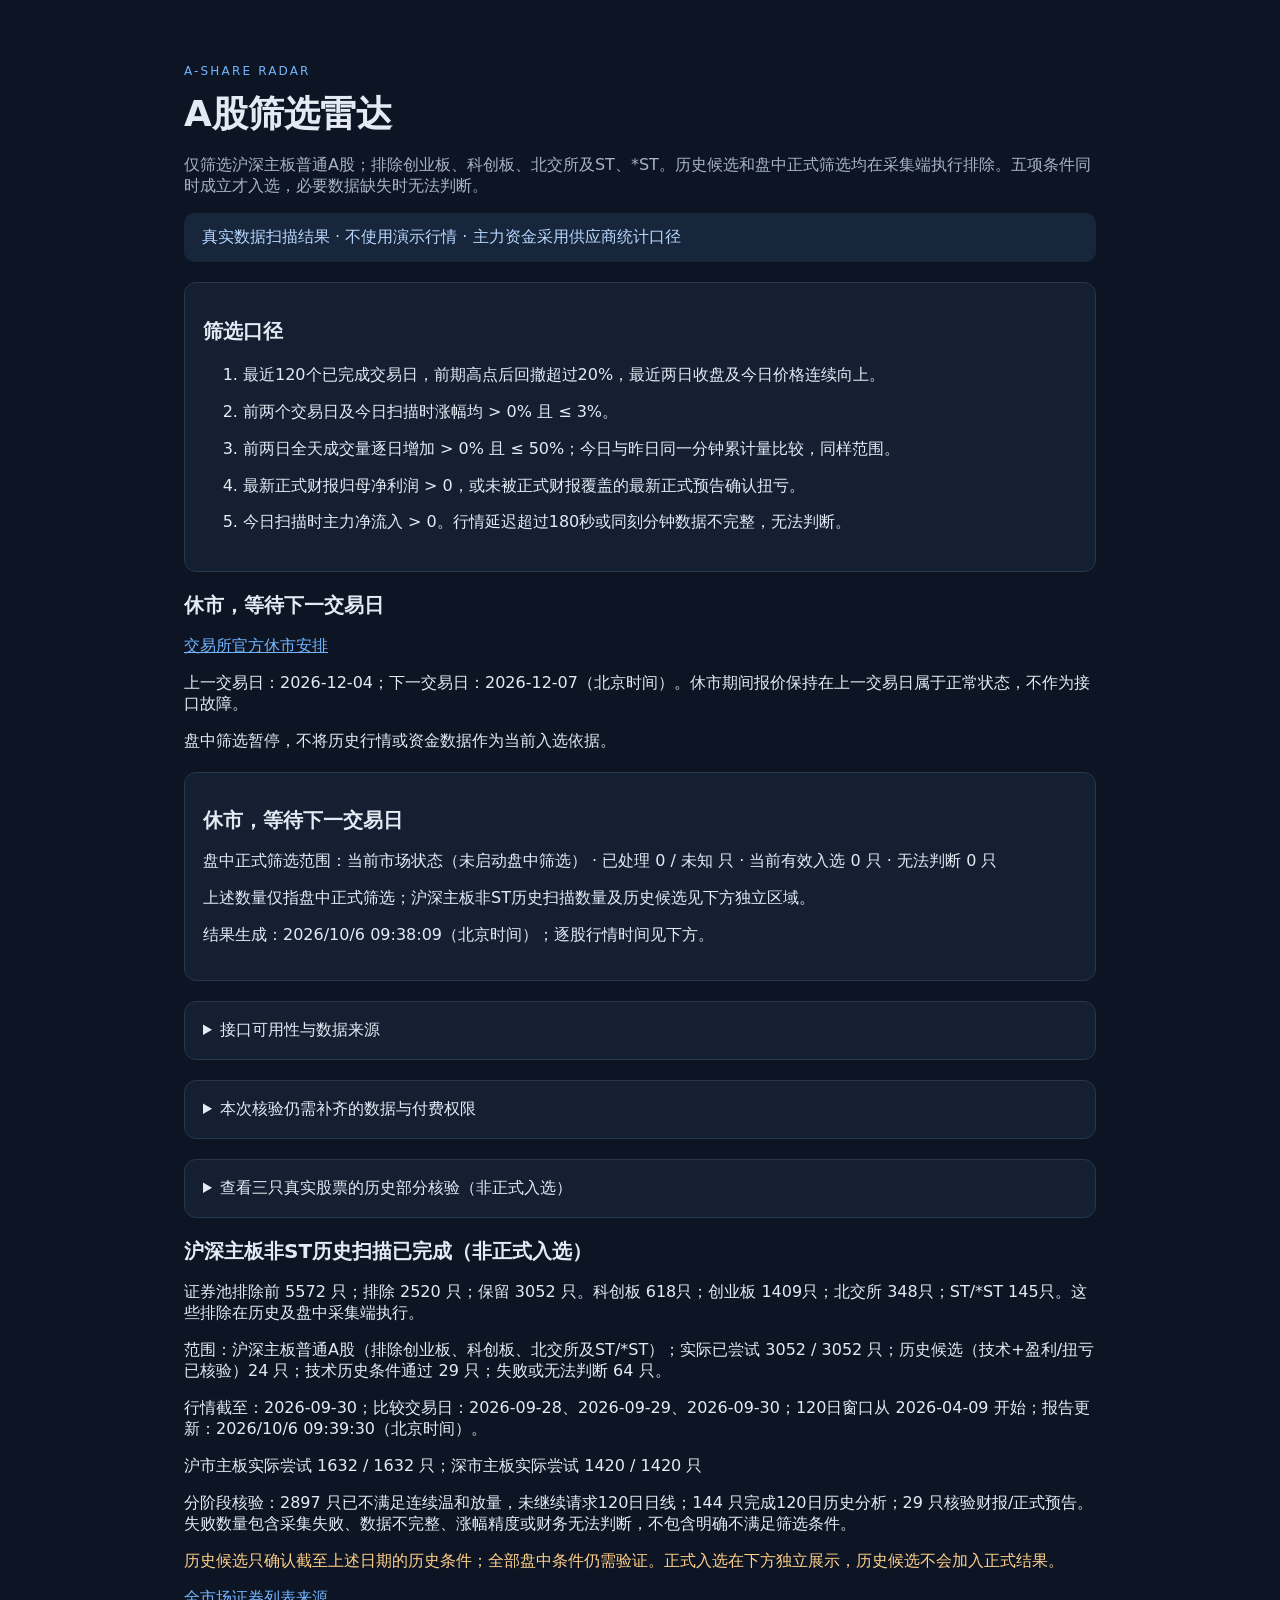
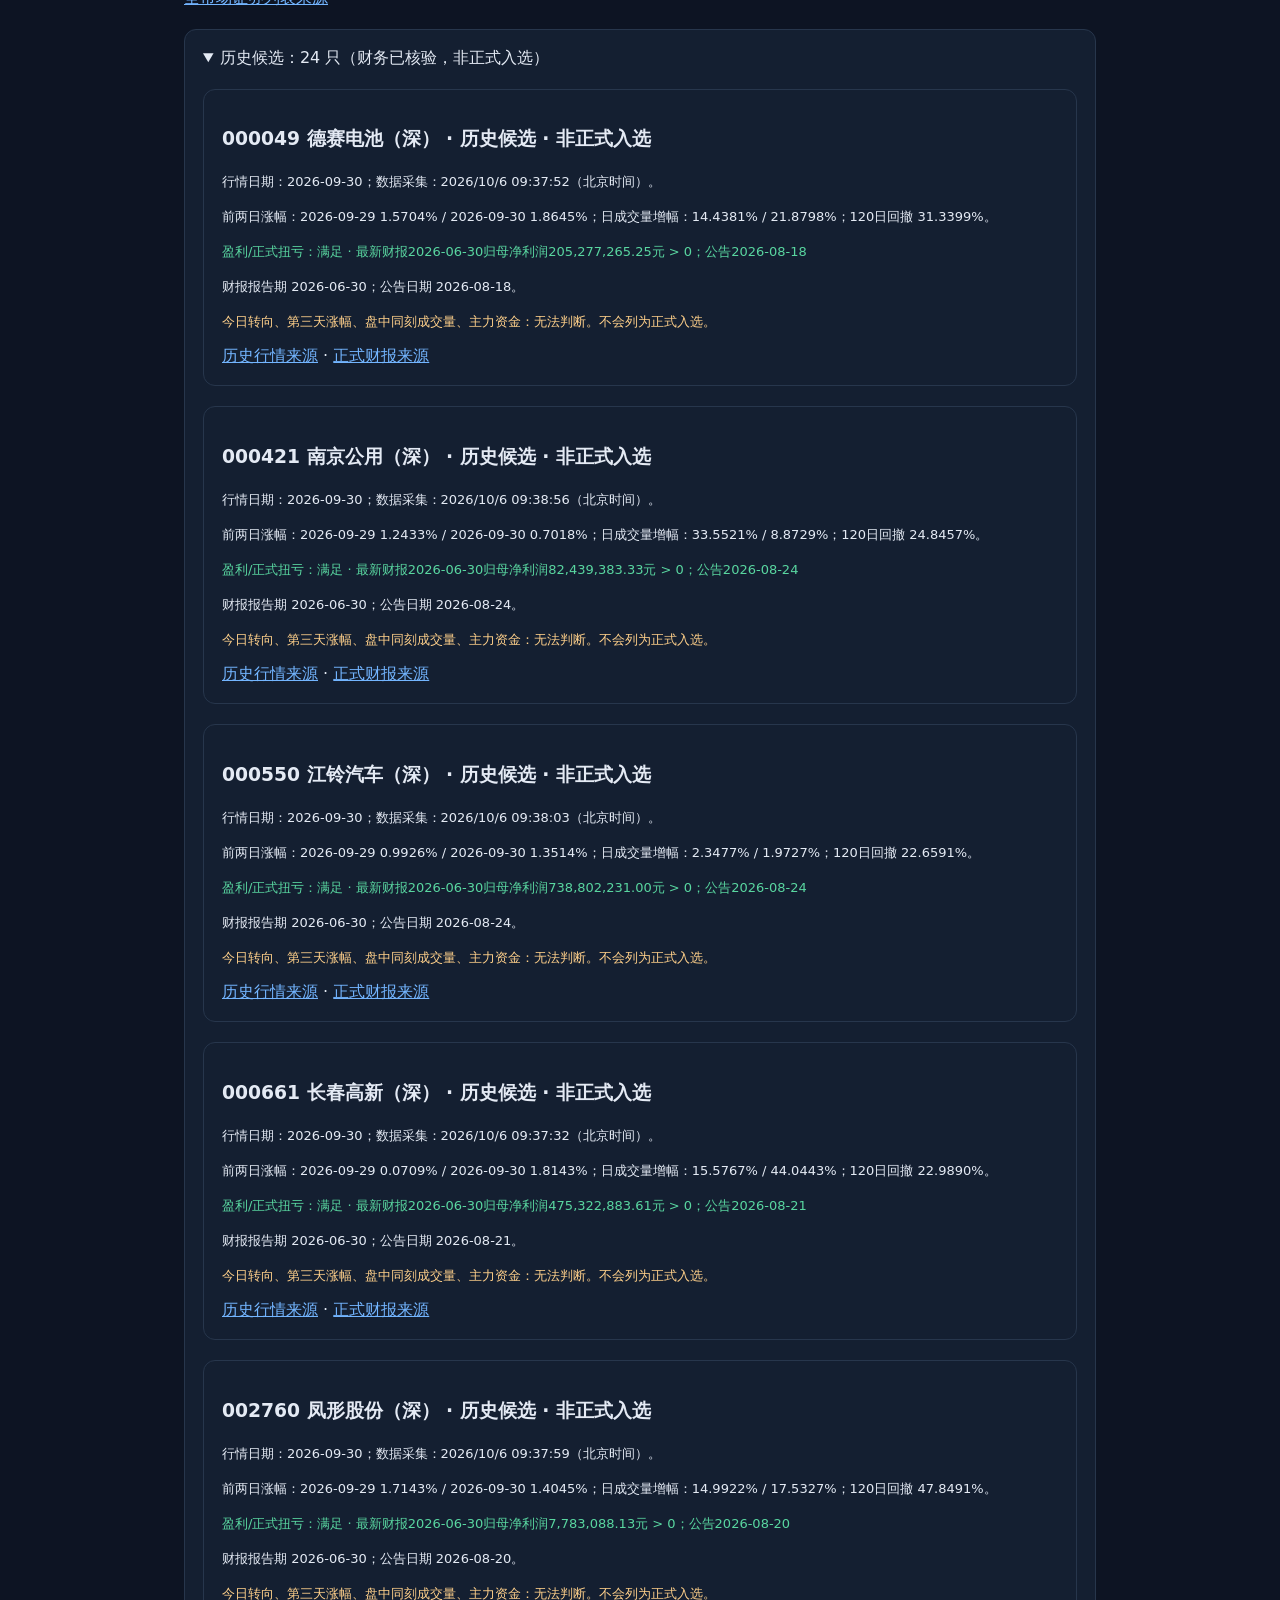
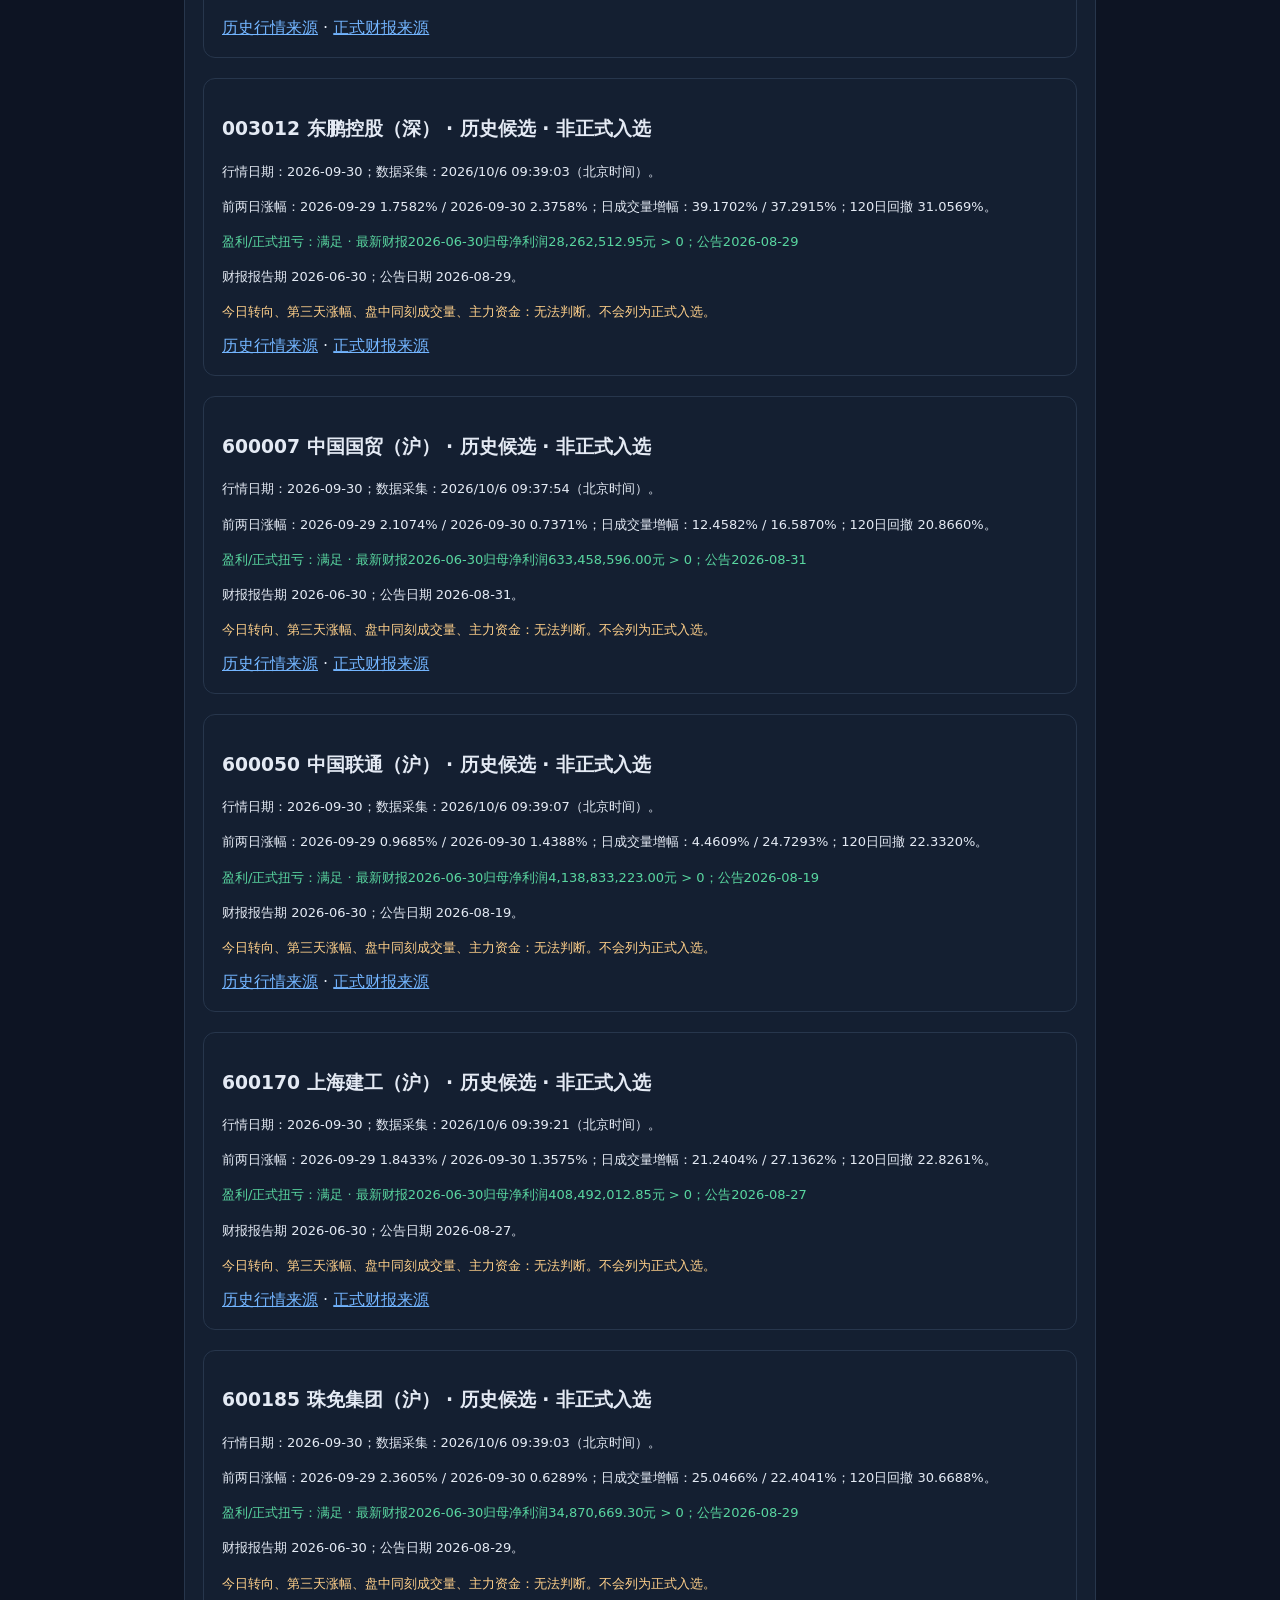
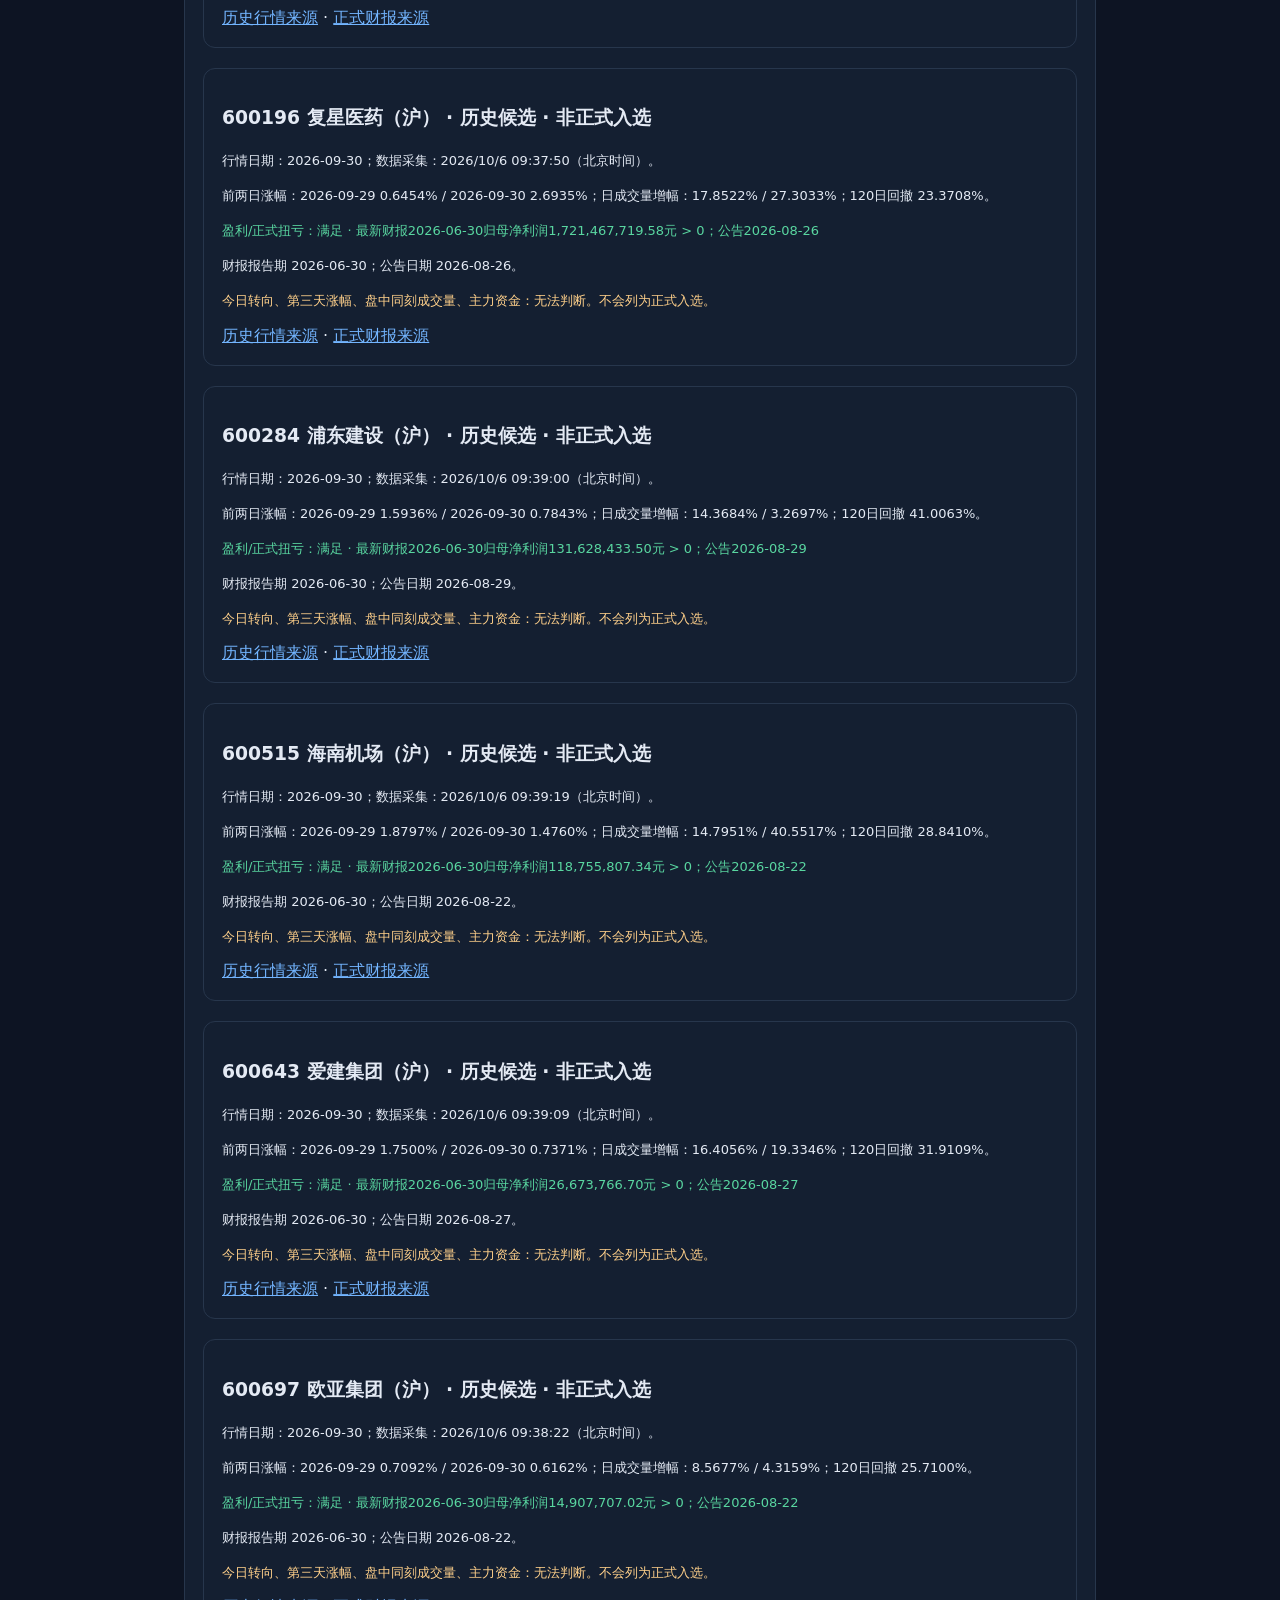
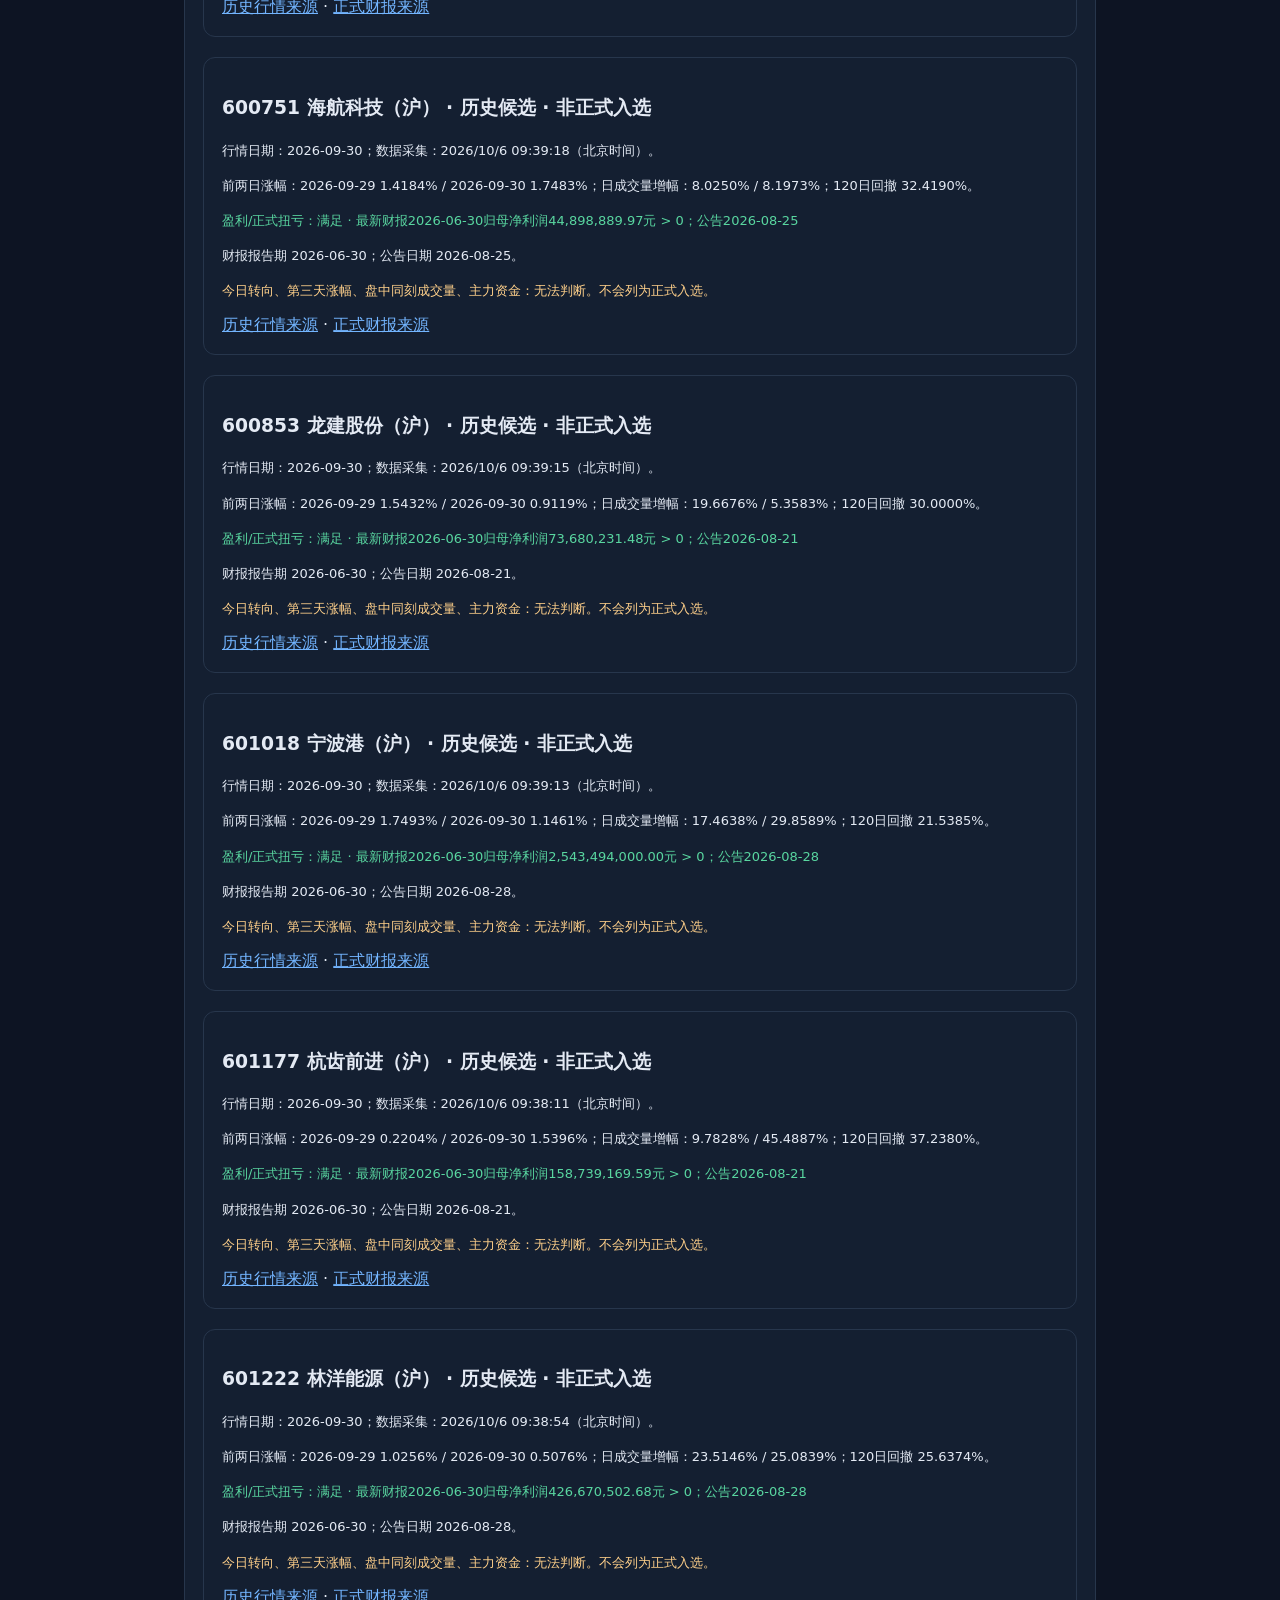
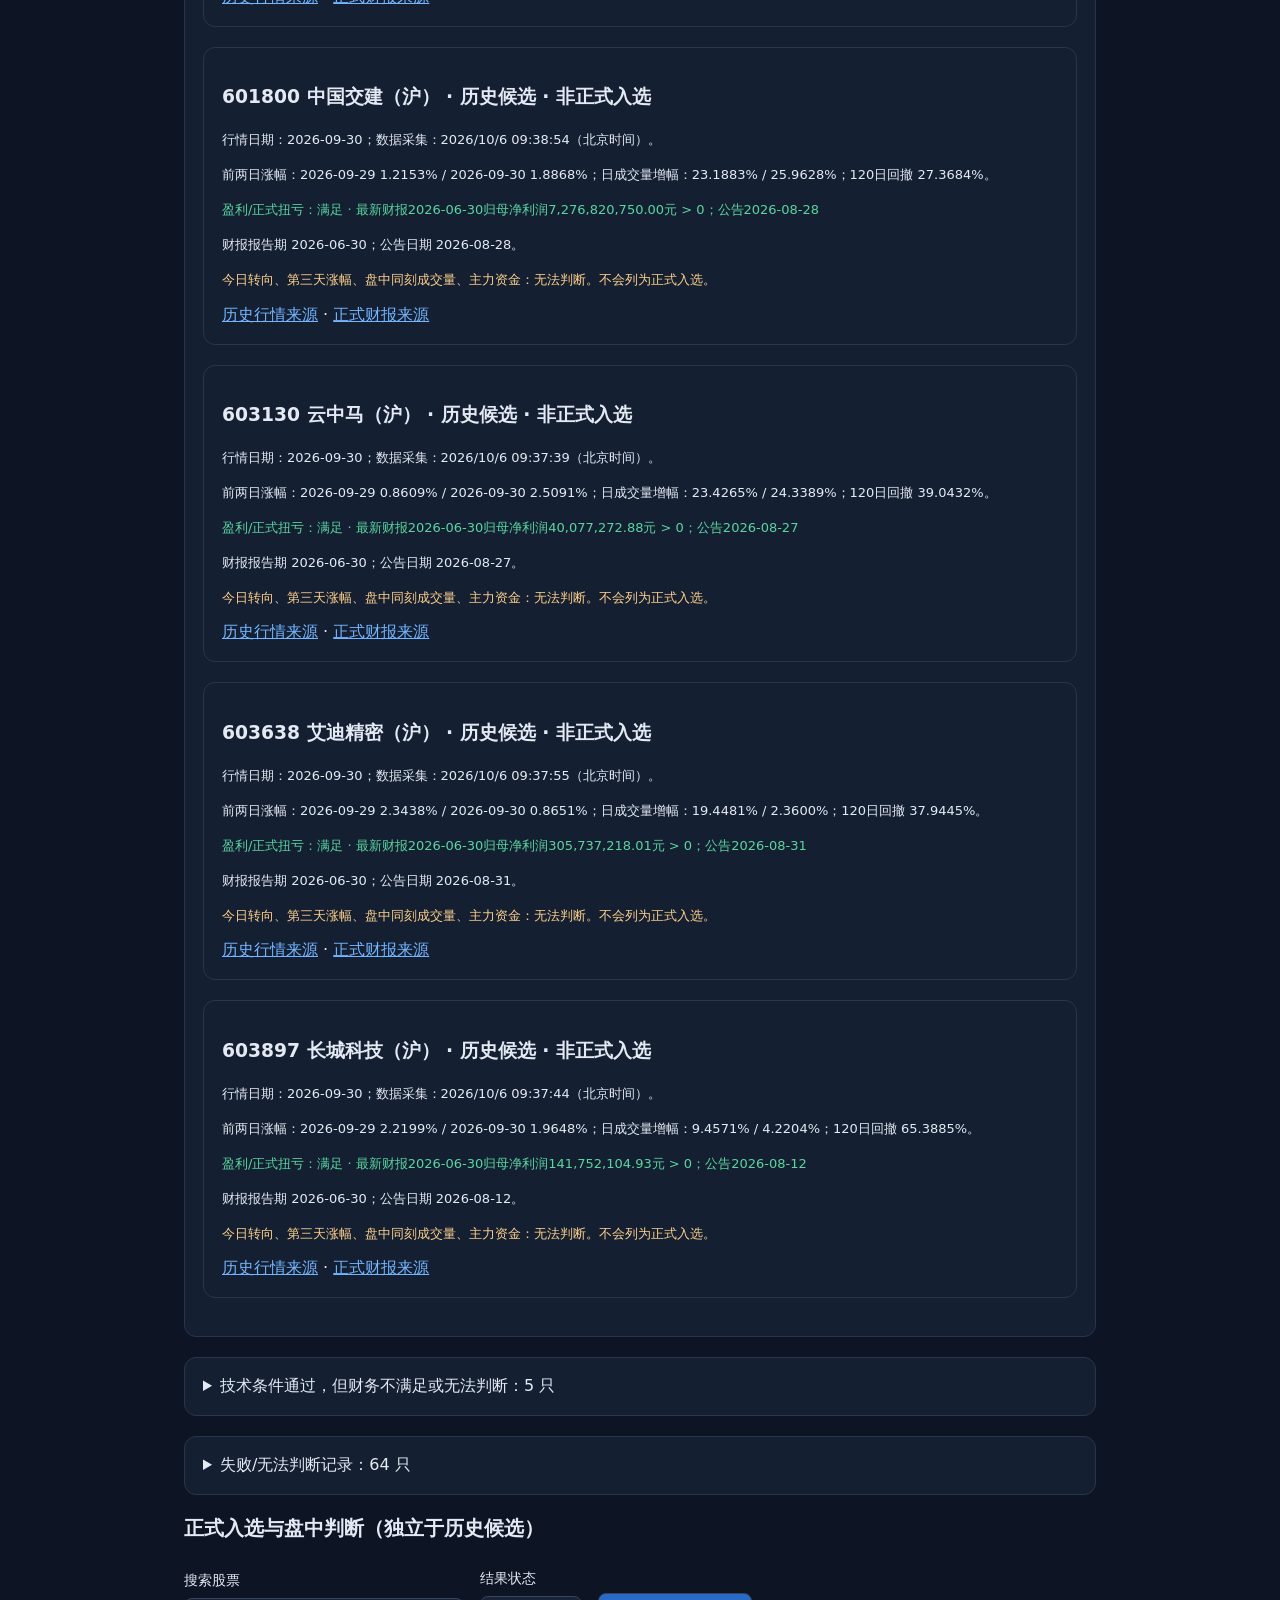
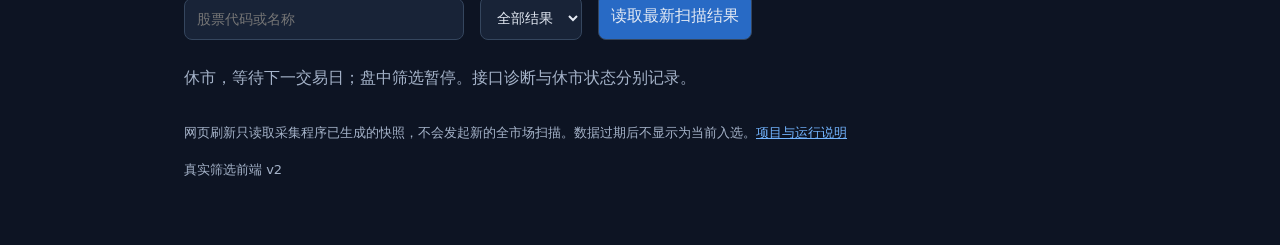
==== commit 91db3bac: "Restrict historical and live radar scans to non-ST SH SZ main-board A shares" ====
--- a/static/index.html
+++ b/static/index.html
@@ -1,7 +1,7 @@
 <!doctype html>
 <html lang="zh-CN"><head><meta charset="UTF-8"><meta name="viewport" content="width=device-width, initial-scale=1"><title>A股筛选雷达</title><link rel="stylesheet" href="./style.css"><script src="./app.js" defer></script></head>
 <body><main>
-<header><p class="eyebrow">A-SHARE RADAR</p><h1>A股筛选雷达</h1><p>五项条件同时成立才入选，必要数据缺失时无法判断。</p></header>
+<header><p class="eyebrow">A-SHARE RADAR</p><h1>A股筛选雷达</h1><p>仅筛选沪深主板普通A股；排除创业板、科创板、北交所及ST、*ST。历史候选和盘中正式筛选均在采集端执行排除。五项条件同时成立才入选，必要数据缺失时无法判断。</p></header>
 <p class="notice">真实数据扫描结果 · 不使用演示行情 · 主力资金采用供应商统计口径</p>
 <section class="rules"><h2>筛选口径</h2><ol><li>最近120个已完成交易日，前期高点后回撤超过20%，最近两日收盘及今日价格连续向上。</li><li>前两个交易日及今日扫描时涨幅均 &gt; 0% 且 ≤ 3%。</li><li>前两日全天成交量逐日增加 &gt; 0% 且 ≤ 50%；今日与昨日同一分钟累计量比较，同样范围。</li><li>最新正式财报归母净利润 &gt; 0，或未被正式财报覆盖的最新正式预告确认扭亏。</li><li>今日扫描时主力净流入 &gt; 0。行情延迟超过180秒或同刻分钟数据不完整，无法判断。</li></ol></section>
 <section id="market-state" aria-label="市场交易状态"><h2>正在核对交易所日历…</h2></section>
@@ -9,7 +9,7 @@
 <details><summary>接口可用性与数据来源</summary><p>接口检测与休市状态分别记录。休市期间报价停留在上一交易日正常；实际HTTP错误仍保留为连接诊断。可用性检测仅代表检测时刻的样本请求。</p><p id="probe-time"></p><ul id="capabilities"></ul></details>
 <details><summary>本次核验仍需补齐的数据与付费权限</summary><p>腾讯日线已验证日期、前复权高低价和日成交量；相邻复权/原价OHLC一致且误差区间不跨0%或3%边界时，可计算前两日涨幅。除权相关差异日仍缺少除权昨收/官方涨幅，无法判断。东方财富日线和分钟接口仍有503，盘中资金仍有502；财报及正式预告已可获取。休市不要求当日实时数据；复市后仍须验证当日与前一日同一分钟的完整成交量和有时间戳的主力净流入。</p><p><a href="./history-validation.json">三只真实股票的最新字段核验记录</a> · <a href="https://github.com/luxiuping297-afk/zhouxiaoyi/blob/main/docs/paid-data-options.md">已核实费用、权限和未覆盖条件</a></p><p>Tushare基础日线有历史涨幅字段，达到120积分可获取，需要注册账户与Token；本项目尚未配置。无需在聊天或公开仓库提供密钥。尚无经核实能覆盖全部五项的完整付费方案，暂不购买。</p></details>
 <details><summary>查看三只真实股票的历史部分核验（非正式入选）</summary><section id="historical-checks"><p>正在读取历史核验记录…</p></section><p><a href="./historical-analysis.json">查看计算值、误差范围和源数据时间</a></p></details>
-<section id="historical-market" aria-label="全市场历史候选"><h2>正在读取沪深京历史扫描报告…</h2></section>
+<section id="historical-market" aria-label="沪深主板历史候选"><h2>正在读取沪深主板非ST历史扫描报告…</h2></section>
 <h2>正式入选与盘中判断（独立于历史候选）</h2>
 <section class="controls" aria-label="结果筛选"><label>搜索股票<input id="search" type="search" placeholder="股票代码或名称"></label><label>结果状态<select id="direction"><option value="all">全部结果</option><option value="selected">入选</option><option value="unknown">无法判断</option><option value="rejected">不满足</option></select></label><button id="refresh" type="button">读取最新扫描结果</button></section>
 <p id="status" role="status" aria-live="polite">正在加载…</p>
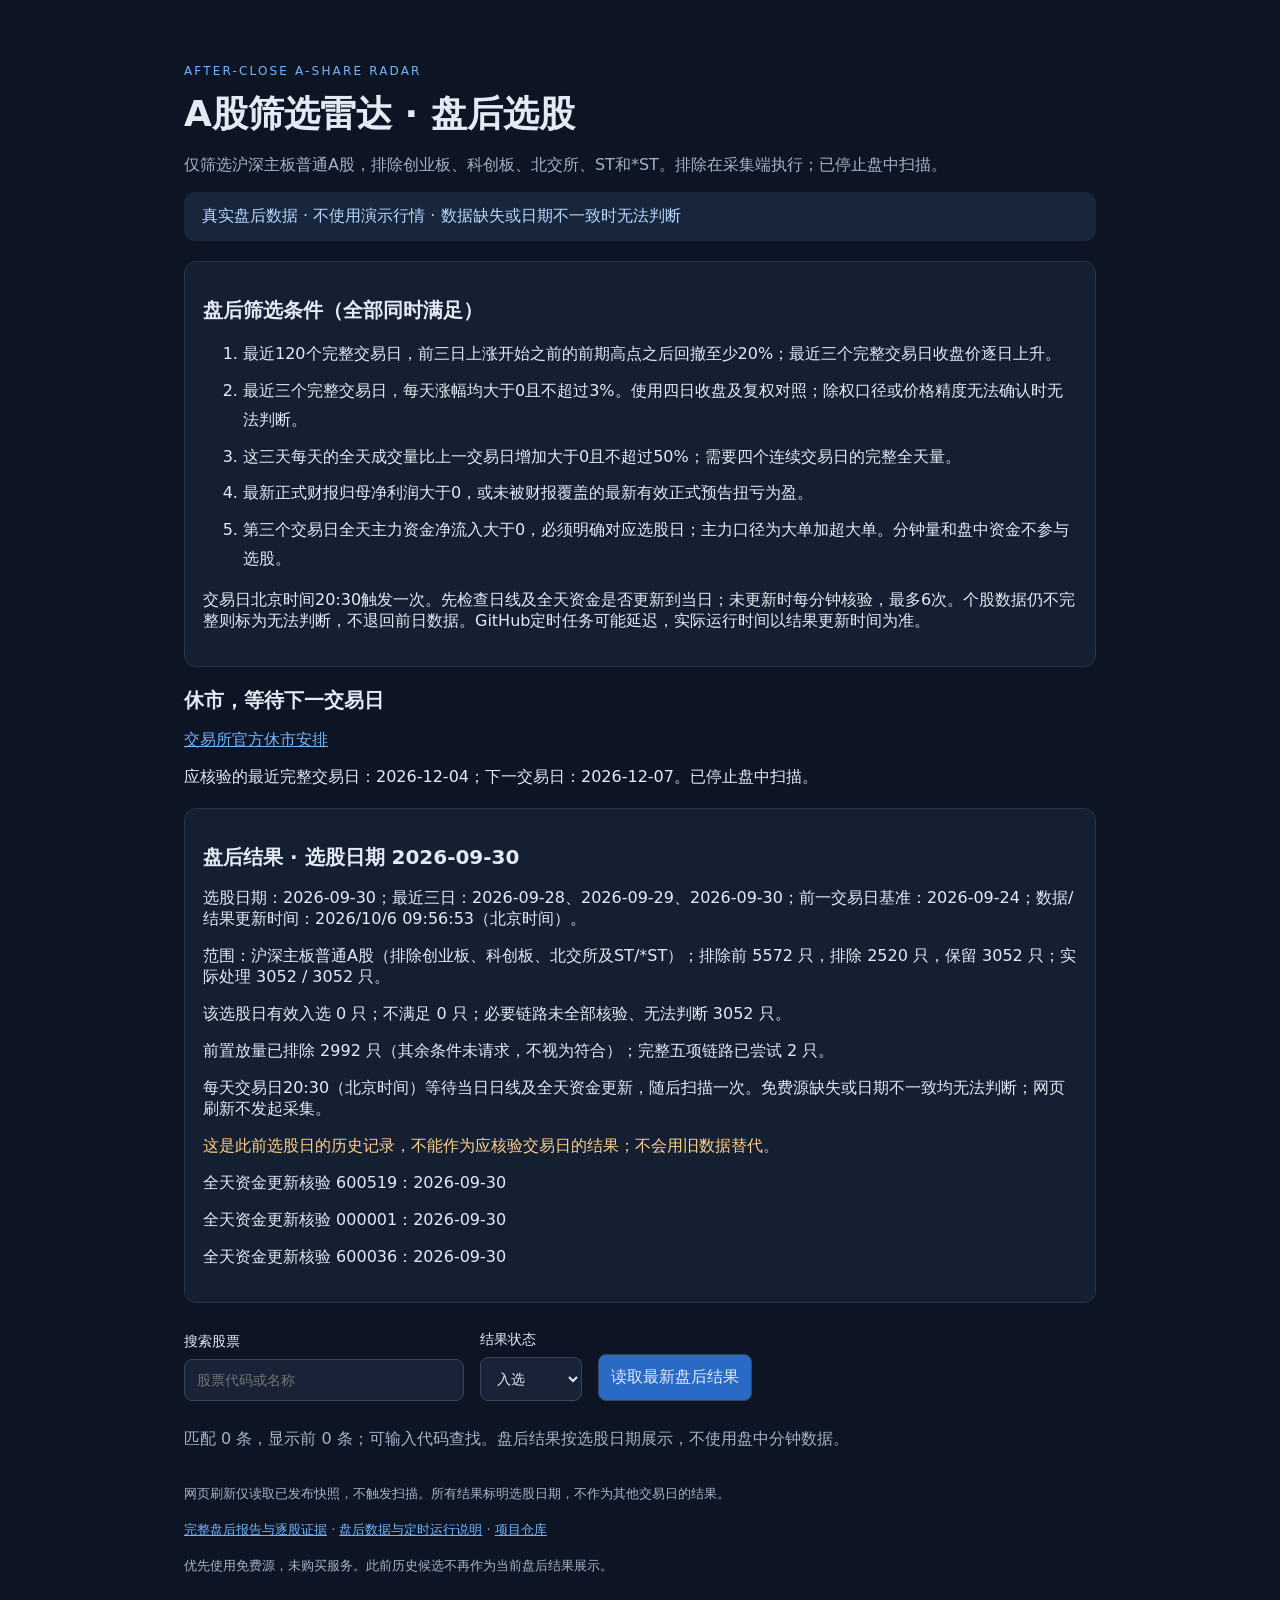
==== commit 1ab686b3: "Switch radar to date-locked after-close screening with daily scheduled updates" ====
--- a/static/index.html
+++ b/static/index.html
@@ -1,18 +1,18 @@
 <!doctype html>
-<html lang="zh-CN"><head><meta charset="UTF-8"><meta name="viewport" content="width=device-width, initial-scale=1"><title>A股筛选雷达</title><link rel="stylesheet" href="./style.css"><script src="./app.js" defer></script></head>
+<html lang="zh-CN"><head><meta charset="UTF-8"><meta name="viewport" content="width=device-width, initial-scale=1"><title>A股筛选雷达 · 盘后选股</title><link rel="stylesheet" href="./style.css"><script src="./app.js" defer></script></head>
 <body><main>
-<header><p class="eyebrow">A-SHARE RADAR</p><h1>A股筛选雷达</h1><p>仅筛选沪深主板普通A股；排除创业板、科创板、北交所及ST、*ST。历史候选和盘中正式筛选均在采集端执行排除。五项条件同时成立才入选，必要数据缺失时无法判断。</p></header>
-<p class="notice">真实数据扫描结果 · 不使用演示行情 · 主力资金采用供应商统计口径</p>
-<section class="rules"><h2>筛选口径</h2><ol><li>最近120个已完成交易日，前期高点后回撤超过20%，最近两日收盘及今日价格连续向上。</li><li>前两个交易日及今日扫描时涨幅均 &gt; 0% 且 ≤ 3%。</li><li>前两日全天成交量逐日增加 &gt; 0% 且 ≤ 50%；今日与昨日同一分钟累计量比较，同样范围。</li><li>最新正式财报归母净利润 &gt; 0，或未被正式财报覆盖的最新正式预告确认扭亏。</li><li>今日扫描时主力净流入 &gt; 0。行情延迟超过180秒或同刻分钟数据不完整，无法判断。</li></ol></section>
-<section id="market-state" aria-label="市场交易状态"><h2>正在核对交易所日历…</h2></section>
-<section id="summary" aria-label="扫描状态"><h2>无法判断：正在读取真实数据诊断</h2><p>接口或数据不可用时不会显示演示股票作为筛选结果。</p></section>
-<details><summary>接口可用性与数据来源</summary><p>接口检测与休市状态分别记录。休市期间报价停留在上一交易日正常；实际HTTP错误仍保留为连接诊断。可用性检测仅代表检测时刻的样本请求。</p><p id="probe-time"></p><ul id="capabilities"></ul></details>
-<details><summary>本次核验仍需补齐的数据与付费权限</summary><p>腾讯日线已验证日期、前复权高低价和日成交量；相邻复权/原价OHLC一致且误差区间不跨0%或3%边界时，可计算前两日涨幅。除权相关差异日仍缺少除权昨收/官方涨幅，无法判断。东方财富日线和分钟接口仍有503，盘中资金仍有502；财报及正式预告已可获取。休市不要求当日实时数据；复市后仍须验证当日与前一日同一分钟的完整成交量和有时间戳的主力净流入。</p><p><a href="./history-validation.json">三只真实股票的最新字段核验记录</a> · <a href="https://github.com/luxiuping297-afk/zhouxiaoyi/blob/main/docs/paid-data-options.md">已核实费用、权限和未覆盖条件</a></p><p>Tushare基础日线有历史涨幅字段，达到120积分可获取，需要注册账户与Token；本项目尚未配置。无需在聊天或公开仓库提供密钥。尚无经核实能覆盖全部五项的完整付费方案，暂不购买。</p></details>
-<details><summary>查看三只真实股票的历史部分核验（非正式入选）</summary><section id="historical-checks"><p>正在读取历史核验记录…</p></section><p><a href="./historical-analysis.json">查看计算值、误差范围和源数据时间</a></p></details>
-<section id="historical-market" aria-label="沪深主板历史候选"><h2>正在读取沪深主板非ST历史扫描报告…</h2></section>
-<h2>正式入选与盘中判断（独立于历史候选）</h2>
-<section class="controls" aria-label="结果筛选"><label>搜索股票<input id="search" type="search" placeholder="股票代码或名称"></label><label>结果状态<select id="direction"><option value="all">全部结果</option><option value="selected">入选</option><option value="unknown">无法判断</option><option value="rejected">不满足</option></select></label><button id="refresh" type="button">读取最新扫描结果</button></section>
-<p id="status" role="status" aria-live="polite">正在加载…</p>
-<section id="stocks" aria-label="股票筛选详情"></section>
-<footer>网页刷新只读取采集程序已生成的快照，不会发起新的全市场扫描。数据过期后不显示为当前入选。<a href="https://github.com/luxiuping297-afk/zhouxiaoyi">项目与运行说明</a><p id="build-version">真实筛选前端 v2</p></footer>
+<header><p class="eyebrow">AFTER-CLOSE A-SHARE RADAR</p><h1>A股筛选雷达 · 盘后选股</h1><p>仅筛选沪深主板普通A股，排除创业板、科创板、北交所、ST和*ST。排除在采集端执行；已停止盘中扫描。</p></header>
+<p class="notice">真实盘后数据 · 不使用演示行情 · 数据缺失或日期不一致时无法判断</p>
+<section class="rules"><h2>盘后筛选条件（全部同时满足）</h2><ol>
+<li>最近120个完整交易日，前三日上涨开始之前的前期高点之后回撤至少20%；最近三个完整交易日收盘价逐日上升。</li>
+<li>最近三个完整交易日，每天涨幅均大于0且不超过3%。使用四日收盘及复权对照；除权口径或价格精度无法确认时无法判断。</li>
+<li>这三天每天的全天成交量比上一交易日增加大于0且不超过50%；需要四个连续交易日的完整全天量。</li>
+<li>最新正式财报归母净利润大于0，或未被财报覆盖的最新有效正式预告扭亏为盈。</li>
+<li>第三个交易日全天主力资金净流入大于0，必须明确对应选股日；主力口径为大单加超大单。分钟量和盘中资金不参与选股。</li>
+</ol><p>交易日北京时间20:30触发一次。先检查日线及全天资金是否更新到当日；未更新时每分钟核验，最多6次。个股数据仍不完整则标为无法判断，不退回前日数据。GitHub定时任务可能延迟，实际运行时间以结果更新时间为准。</p></section>
+<section id="market-state" aria-label="交易日历状态"></section>
+<section id="summary" aria-label="盘后扫描状态"><h2>正在读取盘后选股结果…</h2></section>
+<section class="controls"><label>搜索股票<input id="search" type="search" placeholder="股票代码或名称"></label><label>结果状态<select id="direction"><option value="selected">入选</option><option value="all">全部结果</option><option value="unknown">无法判断</option><option value="rejected">不满足</option></select></label><button id="refresh" type="button">读取最新盘后结果</button></section>
+<p id="status" role="status" aria-live="polite"></p><section id="stocks" aria-label="盘后结果详情"></section>
+<footer><p>网页刷新仅读取已发布快照，不触发扫描。所有结果标明选股日期，不作为其他交易日的结果。</p><p><a href="./results.json">完整盘后报告与逐股证据</a> · <a href="https://github.com/luxiuping297-afk/zhouxiaoyi/blob/main/docs/after-close.md">盘后数据与定时运行说明</a> · <a href="https://github.com/luxiuping297-afk/zhouxiaoyi">项目仓库</a></p><p>优先使用免费源，未购买服务。此前历史候选不再作为当前盘后结果展示。</p></footer>
 </main></body></html>
